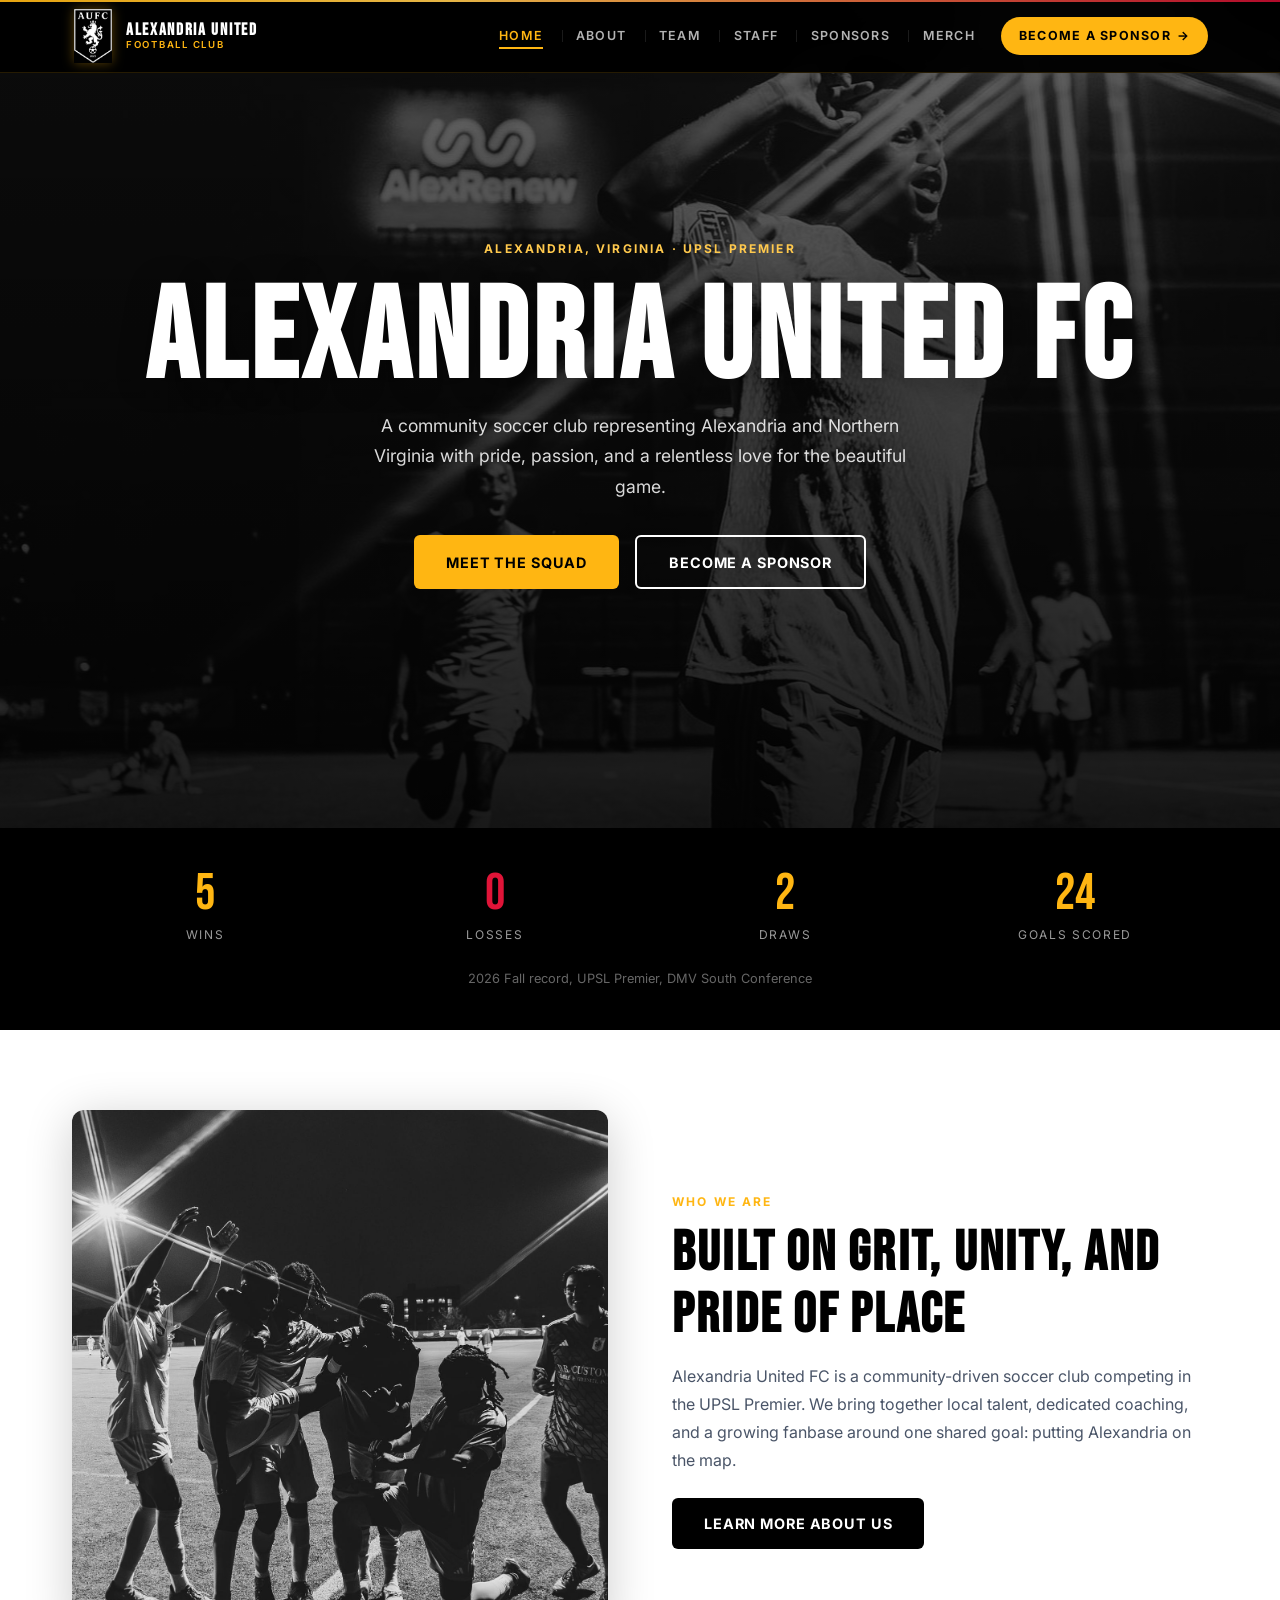
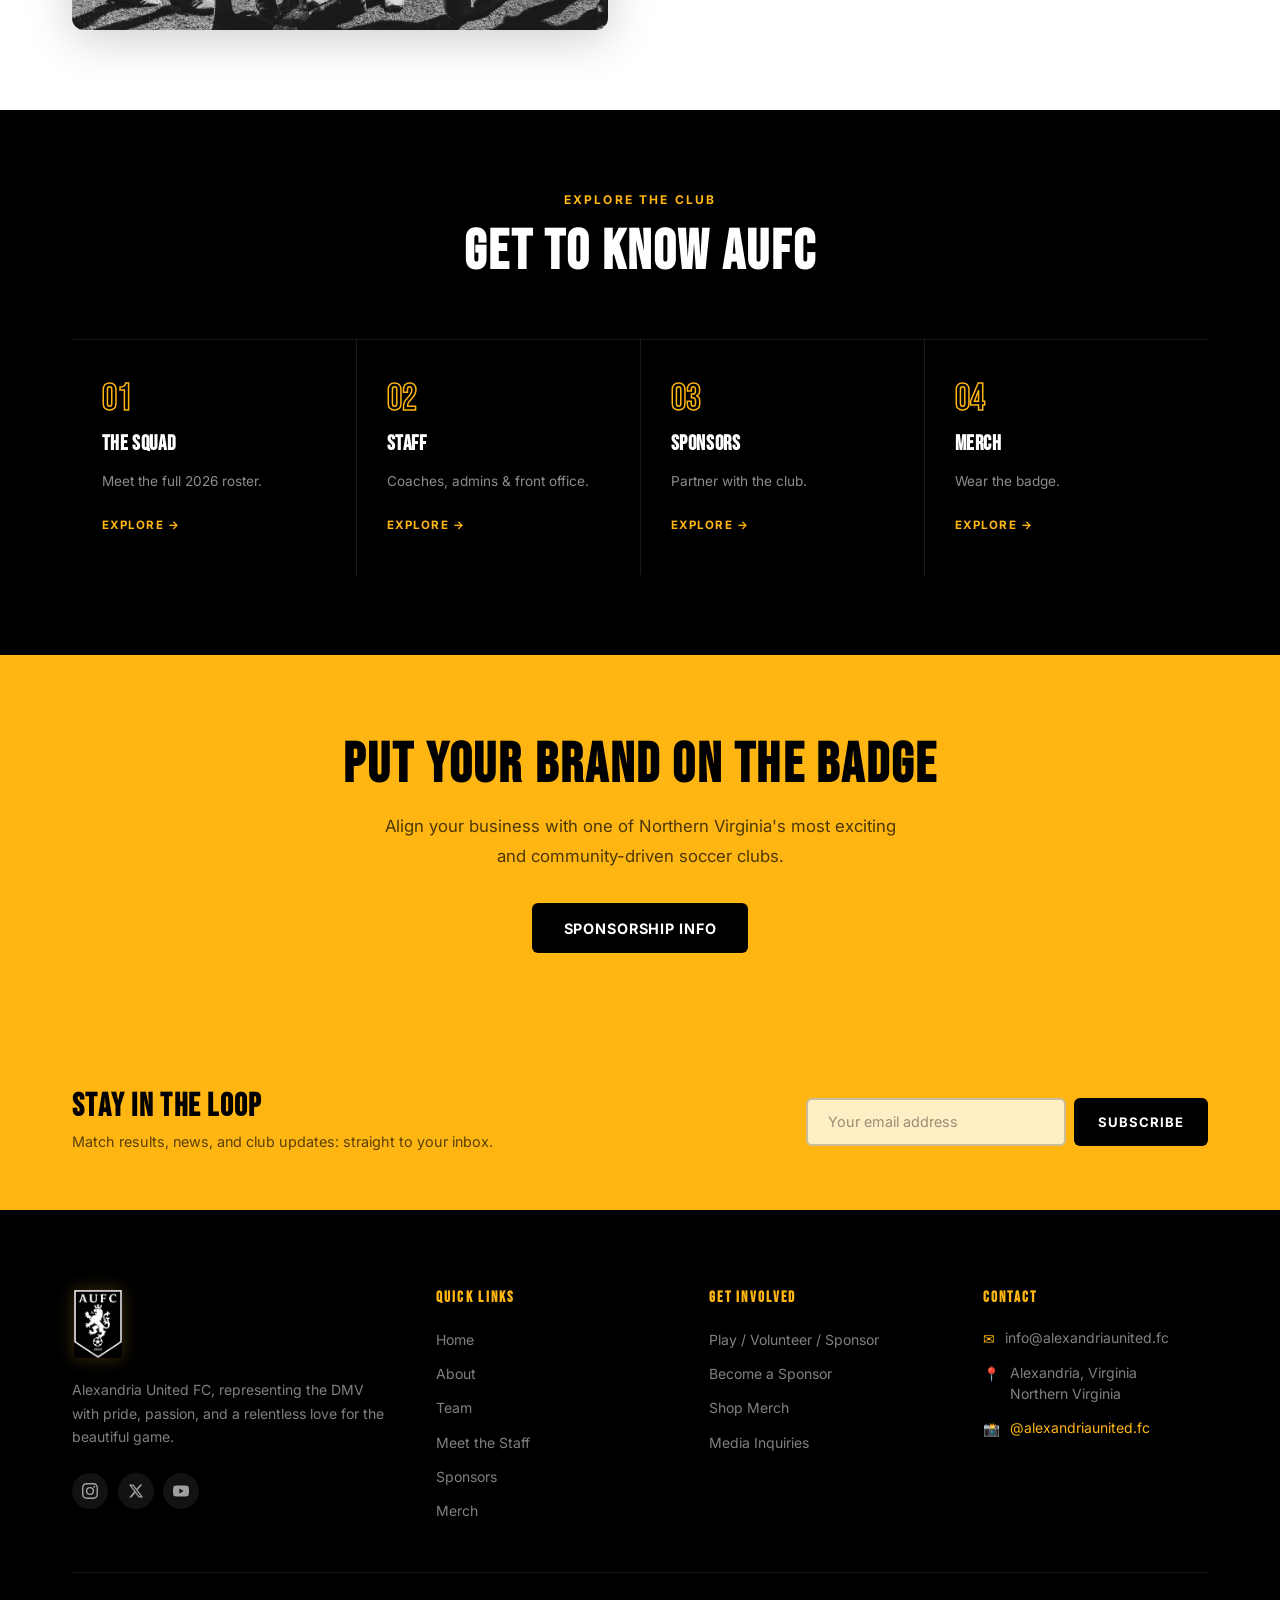
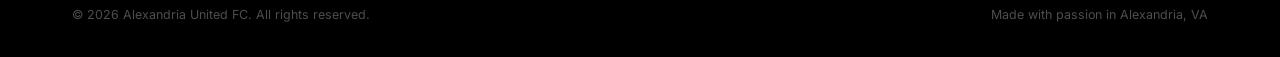
==== index.html @ e11faf4b "Add hero video, color crest icon, and photo banners - Add assets/hero-video.mp4 for the home page he" ====
<!DOCTYPE html>
<html lang="en">
<head>
  <meta charset="UTF-8">
  <meta name="viewport" content="width=device-width, initial-scale=1.0">
  <title>Alexandria United FC</title>
  <meta name="description" content="Alexandria United FC, a UPSL Premier soccer club representing Alexandria and Northern Virginia with pride, passion, and community.">
  <link rel="icon" type="image/png" href="assets/aufc-crest-color.png">
  <link rel="apple-touch-icon" href="assets/aufc-crest-color.png">
  <link rel="stylesheet" href="styles.css">
  <style>
    /* ── Hero ── */
    .home-hero {
      position: relative;
      min-height: 92vh;
      display: flex;
      align-items: center;
      overflow: hidden;
      color: #fff;
      background: var(--navy) url('images/goal-celebration.jpg') center 30% / cover no-repeat;
    }
    .home-hero video {
      position: absolute;
      top: 50%; left: 50%;
      min-width: 100%; min-height: 100%;
      width: auto; height: auto;
      transform: translate(-50%, -50%);
      object-fit: cover;
      z-index: 0;
    }
    .home-hero::before {
      content: '';
      position: absolute;
      inset: 0;
      background: linear-gradient(180deg, rgba(0,0,0,0.55) 0%, rgba(0,0,0,0.88) 100%);
      z-index: 1;
    }
    .home-hero .container { position: relative; z-index: 2; text-align: center; }
    .home-hero h1 {
      color: #fff;
      font-size: clamp(3.5rem, 10vw, 8rem);
      text-shadow: 0 4px 30px rgba(0,0,0,0.4);
    }
    .home-hero p {
      max-width: 560px;
      margin: 0 auto 2rem;
      color: rgba(255,255,255,0.85);
      font-size: 1.1rem;
    }
    .hero-actions { display: flex; gap: 1rem; justify-content: center; flex-wrap: wrap; }

    /* ── Season stats strip (shared pattern with team.html) ── */
    .season-strip { background: var(--navy); padding: 2.5rem 0; }
    .season-inner {
      display: grid;
      grid-template-columns: repeat(4, 1fr);
      gap: 1.5rem;
      text-align: center;
    }
    .season-stat .stat-num {
      font-family: 'Bebas Neue', sans-serif;
      font-size: clamp(2.2rem, 5vw, 3.2rem);
      color: var(--gold);
      line-height: 1;
    }
    .season-stat .stat-label {
      font-size: 0.75rem; letter-spacing: 0.14em; text-transform: uppercase;
      color: rgba(255,255,255,0.6); margin-top: 0.35rem;
    }
    .season-note { text-align:center; margin-top:1.5rem; font-size:0.8rem; color: rgba(255,255,255,0.4); }
    @media (max-width: 900px) { .season-inner { grid-template-columns: repeat(2, 1fr); gap: 2rem; } }

    /* ── About teaser ── */
    .about-teaser { background: var(--white); }
    .teaser-grid {
      display: grid;
      grid-template-columns: 1fr 1fr;
      gap: 4rem;
      align-items: center;
    }
    .teaser-img { border-radius: var(--radius-lg); overflow: hidden; box-shadow: var(--shadow-lg); }
    .teaser-img img { width: 100%; height: 520px; object-fit: cover; object-position: center 60%; display: block; }
    .teaser-content h2 { color: var(--navy); margin-bottom: 1rem; }
    .teaser-content p { margin-bottom: 1.5rem; }
    @media (max-width: 900px) { .teaser-grid { grid-template-columns: 1fr; gap: 2rem; } }

    /* ── Quick links ── */
    .quick-links { background: var(--navy); }
    .quick-links .section-header h2 { color: var(--white); }
    .quick-links .section-header p { color: rgba(255,255,255,0.55); }
    .quick-grid {
      display: grid;
      grid-template-columns: repeat(4, 1fr);
      border-top: 1px solid rgba(255,255,255,0.1);
    }
    .quick-card {
      display: flex;
      flex-direction: column;
      align-items: flex-start;
      gap: 0.9rem;
      padding: 2.5rem 1.85rem;
      border-left: 1px solid rgba(255,255,255,0.1);
      transition: background var(--transition);
    }
    .quick-card:first-child { border-left: none; }
    .quick-card:hover { background: rgba(255,255,255,0.04); }
    .quick-num {
      font-family: 'Bebas Neue', sans-serif;
      font-size: 2.4rem;
      line-height: 1;
      letter-spacing: 0.02em;
      color: transparent;
      -webkit-text-stroke: 1.5px var(--gold);
    }
    .quick-card h4 {
      font-family: 'Bebas Neue', sans-serif;
      font-size: 1.3rem; letter-spacing: 0.03em; color: var(--white); margin: 0;
    }
    .quick-card p { font-size: 0.85rem; color: rgba(255,255,255,0.55); margin: 0; }
    .quick-arrow {
      margin-top: auto;
      padding-top: 0.5rem;
      font-size: 0.72rem;
      font-weight: 700;
      letter-spacing: 0.1em;
      text-transform: uppercase;
      color: var(--gold);
      transition: color var(--transition);
    }
    .quick-card:hover .quick-arrow { color: var(--gold-light); }
    @media (max-width: 900px) {
      .quick-grid { grid-template-columns: repeat(2, 1fr); }
      .quick-card:nth-child(2) { border-left: none; }
      .quick-card:nth-child(3), .quick-card:nth-child(4) { border-top: 1px solid rgba(255,255,255,0.1); }
    }
    @media (max-width: 480px) {
      .quick-grid { grid-template-columns: 1fr; }
      .quick-card { border-left: none !important; border-top: 1px solid rgba(255,255,255,0.1); }
      .quick-card:first-child { border-top: none; }
    }

    /* ── Sponsor CTA ── */
    .sponsor-cta { background: var(--gold); padding: 5rem 0; text-align: center; }
    .sponsor-cta h2 { color: var(--navy); margin-bottom: 1rem; }
    .sponsor-cta p { color: rgba(0,0,0,0.7); max-width: 520px; margin: 0 auto 2rem; font-size: 1.05rem; }
  </style>
</head>
<body>

<!-- ══ NAV ══════════════════════════════════════════════ -->
<nav>
  <div class="nav-progress"><span class="nav-progress-bar"></span></div>
  <div class="nav-inner">
    <a href="index.html" class="nav-logo">
      <div class="logo-mark"><img src="assets/aufc-crest.png" alt="Alexandria United FC crest"></div>
      <div class="logo-text">
        <strong>Alexandria United</strong>
        <small>Football Club</small>
      </div>
    </a>
    <div class="nav-links">
      <a href="index.html" class="active">Home</a>
      <a href="about.html">About</a>
      <a href="team.html">Team</a>
      <a href="staff.html">Staff</a>
      <a href="sponsors.html">Sponsors</a>
      <a href="merch.html">Merch</a>
      <a href="sponsors.html" class="nav-cta">Become a Sponsor</a>
    </div>
    <button class="nav-hamburger" onclick="this.classList.toggle('open');document.querySelector('.mobile-menu').classList.toggle('open')" aria-label="Menu">
      <span></span><span></span><span></span>
    </button>
  </div>
</nav>
<div class="mobile-menu">
  <a href="index.html">Home</a>
  <a href="about.html">About</a>
  <a href="team.html">Team</a>
  <a href="staff.html">Staff</a>
  <a href="sponsors.html">Sponsors</a>
  <a href="merch.html">Merch</a>
  <a href="sponsors.html">Become a Sponsor</a>
</div>

<!-- ══ HERO ═══════════════════════════════════════════════ -->
<div class="home-hero">
  <video autoplay muted loop playsinline poster="images/goal-celebration.jpg">
    <source src="assets/hero-video.mp4" type="video/mp4">
  </video>
  <div class="container">
    <span class="section-label" style="color:var(--gold-light);">Alexandria, Virginia · UPSL Premier</span>
    <h1>Alexandria United FC</h1>
    <p>A community soccer club representing Alexandria and Northern Virginia with pride, passion, and a relentless love for the beautiful game.</p>
    <div class="hero-actions">
      <a href="team.html" class="btn btn-primary">Meet the Squad</a>
      <a href="sponsors.html" class="btn btn-outline">Become a Sponsor</a>
    </div>
  </div>
</div>

<!-- ══ SEASON STATS ═══════════════════════════════════════ -->
<div class="season-strip">
  <div class="container">
    <div class="season-inner">
      <div class="season-stat"><div class="stat-num">5</div><div class="stat-label">Wins</div></div>
      <div class="season-stat"><div class="stat-num" style="color:var(--red-light);">0</div><div class="stat-label">Losses</div></div>
      <div class="season-stat"><div class="stat-num">2</div><div class="stat-label">Draws</div></div>
      <div class="season-stat"><div class="stat-num">24</div><div class="stat-label">Goals Scored</div></div>
    </div>
    <p class="season-note">2026 Fall record, UPSL Premier, DMV South Conference</p>
  </div>
</div>

<!-- ══ ABOUT TEASER ═══════════════════════════════════════ -->
<section class="about-teaser section">
  <div class="container">
    <div class="teaser-grid">
      <div class="teaser-img">
        <img src="images/team-celebrate.jpg" alt="Alexandria United FC players celebrating together under the floodlights">
      </div>
      <div class="teaser-content">
        <span class="section-label">Who We Are</span>
        <h2>Built on Grit, Unity, and Pride of Place</h2>
        <p>Alexandria United FC is a community-driven soccer club competing in the UPSL Premier. We bring together local talent, dedicated coaching, and a growing fanbase around one shared goal: putting Alexandria on the map.</p>
        <a href="about.html" class="btn btn-navy">Learn More About Us</a>
      </div>
    </div>
  </div>
</section>

<!-- ══ QUICK LINKS ════════════════════════════════════════ -->
<section class="quick-links section">
  <div class="container">
    <div class="section-header">
      <span class="section-label">Explore the Club</span>
      <h2>Get to Know AUFC</h2>
    </div>
    <div class="quick-grid">
      <a href="team.html" class="quick-card">
        <span class="quick-num">01</span>
        <h4>The Squad</h4>
        <p>Meet the full 2026 roster.</p>
        <span class="quick-arrow">Explore &rarr;</span>
      </a>
      <a href="staff.html" class="quick-card">
        <span class="quick-num">02</span>
        <h4>Staff</h4>
        <p>Coaches, admins &amp; front office.</p>
        <span class="quick-arrow">Explore &rarr;</span>
      </a>
      <a href="sponsors.html" class="quick-card">
        <span class="quick-num">03</span>
        <h4>Sponsors</h4>
        <p>Partner with the club.</p>
        <span class="quick-arrow">Explore &rarr;</span>
      </a>
      <a href="merch.html" class="quick-card">
        <span class="quick-num">04</span>
        <h4>Merch</h4>
        <p>Wear the badge.</p>
        <span class="quick-arrow">Explore &rarr;</span>
      </a>
    </div>
  </div>
</section>

<!-- ══ SPONSOR CTA ════════════════════════════════════════ -->
<section class="sponsor-cta">
  <div class="container">
    <h2>Put Your Brand on the Badge</h2>
    <p>Align your business with one of Northern Virginia's most exciting and community-driven soccer clubs.</p>
    <a href="sponsors.html" class="btn btn-navy">Sponsorship Info</a>
  </div>
</section>

<!-- ══ NEWSLETTER ═════════════════════════════════════════ -->
<div class="newsletter-strip">
  <div class="container">
    <div class="newsletter-inner">
      <div>
        <h3>Stay in the Loop</h3>
        <p>Match results, news, and club updates: straight to your inbox.</p>
      </div>
      <form class="newsletter-form" onsubmit="return false;">
        <input type="email" placeholder="Your email address">
        <button type="submit">Subscribe</button>
      </form>
    </div>
  </div>
</div>

<!-- ══ FOOTER ═════════════════════════════════════════════ -->
<footer>
  <div class="container">
    <div class="footer-top">
      <div class="footer-brand">
        <div class="logo-mark"><img src="assets/aufc-crest.png" alt="Alexandria United FC crest"></div>
        <p>Alexandria United FC, representing the DMV with pride, passion, and a relentless love for the beautiful game.</p>
        <div class="footer-socials">
          <a href="https://www.instagram.com/alexandriaunited.fc/" target="_blank" title="Instagram">
            <svg width="16" height="16" fill="currentColor" viewBox="0 0 24 24"><path d="M12 2.163c3.204 0 3.584.012 4.85.07 3.252.148 4.771 1.691 4.919 4.919.058 1.265.069 1.645.069 4.849 0 3.205-.012 3.584-.069 4.849-.149 3.225-1.664 4.771-4.919 4.919-1.266.058-1.644.07-4.85.07-3.204 0-3.584-.012-4.849-.07-3.26-.149-4.771-1.699-4.919-4.92-.058-1.265-.07-1.644-.07-4.849 0-3.204.013-3.583.07-4.849.149-3.227 1.664-4.771 4.919-4.919 1.266-.057 1.645-.069 4.849-.069zM12 0C8.741 0 8.333.014 7.053.072 2.695.272.273 2.69.073 7.052.014 8.333 0 8.741 0 12c0 3.259.014 3.668.072 4.948.2 4.358 2.618 6.78 6.98 6.98C8.333 23.986 8.741 24 12 24c3.259 0 3.668-.014 4.948-.072 4.354-.2 6.782-2.618 6.979-6.98.059-1.28.073-1.689.073-4.948 0-3.259-.014-3.667-.072-4.947-.196-4.354-2.617-6.78-6.979-6.98C15.668.014 15.259 0 12 0zm0 5.838a6.162 6.162 0 100 12.324 6.162 6.162 0 000-12.324zM12 16a4 4 0 110-8 4 4 0 010 8zm6.406-11.845a1.44 1.44 0 100 2.881 1.44 1.44 0 000-2.881z"/></svg>
          </a>
          <a href="#" title="Twitter/X">
            <svg width="16" height="16" fill="currentColor" viewBox="0 0 24 24"><path d="M18.244 2.25h3.308l-7.227 8.26 8.502 11.24H16.17l-5.214-6.817L4.99 21.75H1.68l7.73-8.835L1.254 2.25H8.08l4.713 6.231zm-1.161 17.52h1.833L7.084 4.126H5.117z"/></svg>
          </a>
          <a href="#" title="YouTube">
            <svg width="16" height="16" fill="currentColor" viewBox="0 0 24 24"><path d="M23.495 6.205a3.007 3.007 0 00-2.088-2.088c-1.87-.501-9.396-.501-9.396-.501s-7.507-.01-9.396.501A3.007 3.007 0 00.527 6.205a31.247 31.247 0 00-.522 5.805 31.247 31.247 0 00.522 5.783 3.007 3.007 0 002.088 2.088c1.868.502 9.396.502 9.396.502s7.506 0 9.396-.502a3.007 3.007 0 002.088-2.088 31.247 31.247 0 00.5-5.783 31.247 31.247 0 00-.5-5.805zM9.609 15.601V8.408l6.264 3.602z"/></svg>
          </a>
        </div>
      </div>
      <div class="footer-col">
        <h5>Quick Links</h5>
        <ul>
          <li><a href="index.html">Home</a></li>
          <li><a href="about.html">About</a></li>
          <li><a href="team.html">Team</a></li>
          <li><a href="staff.html">Meet the Staff</a></li>
          <li><a href="sponsors.html">Sponsors</a></li>
          <li><a href="merch.html">Merch</a></li>
        </ul>
      </div>
      <div class="footer-col">
        <h5>Get Involved</h5>
        <ul>
          <li><a href="get-involved.html">Play / Volunteer / Sponsor</a></li>
          <li><a href="sponsors.html">Become a Sponsor</a></li>
          <li><a href="merch.html">Shop Merch</a></li>
          <li><a href="mailto:taylor.memon@gmail.com">Media Inquiries</a></li>
        </ul>
      </div>
      <div class="footer-col">
        <h5>Contact</h5>
        <div class="contact-item">
          <span class="ci-icon">✉</span>
          <span>info@alexandriaunited.fc</span>
        </div>
        <div class="contact-item">
          <span class="ci-icon">📍</span>
          <span>Alexandria, Virginia<br>Northern Virginia</span>
        </div>
        <div class="contact-item">
          <span class="ci-icon">📸</span>
          <span><a href="https://www.instagram.com/alexandriaunited.fc/" target="_blank" style="color:var(--gold)">@alexandriaunited.fc</a></span>
        </div>
      </div>
    </div>
    <div class="footer-bottom">
      <span>&copy; 2026 Alexandria United FC. All rights reserved.</span>
      <span>Made with passion in Alexandria, VA</span>
    </div>
  </div>
</footer>

<script src="js/nav-scroll.js"></script>
</body>
</html>
---- styles.css ----
/* ============================================================
   ALEXANDRIA UNITED FC - Global Styles
   ============================================================ */

@import url('https://fonts.googleapis.com/css2?family=Bebas+Neue&family=Inter:ital,wght@0,300;0,400;0,500;0,600;0,700;0,800;1,400&display=swap');

/* ── Variables ──────────────────────────────────────────── */
:root {
  --navy:       #000000;
  --navy-mid:   #1A1A1A;
  --navy-light: #262626;
  --gold:       #FFB612;
  --gold-light: #FFC94D;
  --gold-dark:  #D99900;
  --red:        #C60C30;
  --red-light:  #E01438;
  --red-dark:   #9E0926;
  --white:      #FFFFFF;
  --off-white:  #F4F6F9;
  --gray-light: #E8EBF0;
  --gray-mid:   #8A97A8;
  --gray-dark:  #4A5568;
  --text:       #000000;
  --radius:     6px;
  --radius-lg:  12px;
  --shadow:     0 4px 24px rgba(0,0,0,0.12);
  --shadow-lg:  0 8px 48px rgba(0,0,0,0.20);
  --transition: 0.25s ease;
  --max-width:  1200px;
}

/* ── Reset ──────────────────────────────────────────────── */
*, *::before, *::after { box-sizing: border-box; margin: 0; padding: 0; }
html { scroll-behavior: smooth; }
body {
  font-family: 'Inter', sans-serif;
  color: var(--text);
  background: var(--white);
  line-height: 1.6;
  font-size: 16px;
}
img { display: block; max-width: 100%; }
a { color: inherit; text-decoration: none; }
ul { list-style: none; }
button { cursor: pointer; border: none; background: none; font-family: inherit; }

/* ── Typography ─────────────────────────────────────────── */
h1, h2, h3, h4, h5 {
  font-family: 'Bebas Neue', sans-serif;
  letter-spacing: 0.04em;
  line-height: 1.1;
}
h1 { font-size: clamp(3rem, 8vw, 7rem); }
h2 { font-size: clamp(2rem, 5vw, 3.5rem); }
h3 { font-size: clamp(1.5rem, 3vw, 2rem); }
h4 { font-size: 1.25rem; letter-spacing: 0.08em; }
p  { font-size: 1rem; color: var(--gray-dark); line-height: 1.75; }

.section-label {
  font-size: 0.75rem;
  font-weight: 700;
  letter-spacing: 0.18em;
  text-transform: uppercase;
  color: var(--gold);
  margin-bottom: 0.75rem;
  display: block;
}

/* ── Layout helpers ─────────────────────────────────────── */
.container {
  max-width: var(--max-width);
  margin: 0 auto;
  padding: 0 2rem;
}
section { padding: 5rem 0; }
.section-dark { background: var(--navy); }
.section-dark h2, .section-dark h3 { color: var(--white); }
.section-header {
  text-align: center;
  margin-bottom: 3.5rem;
}
.section-header h2 { color: var(--navy); }
.section-header p  { max-width: 600px; margin: 1rem auto 0; }

/* ── Buttons ────────────────────────────────────────────── */
.btn {
  display: inline-flex;
  align-items: center;
  gap: 0.5rem;
  padding: 0.85rem 2rem;
  border-radius: var(--radius);
  font-weight: 700;
  font-size: 0.9rem;
  letter-spacing: 0.06em;
  text-transform: uppercase;
  transition: all var(--transition);
}
.btn-primary {
  background: var(--gold);
  color: var(--navy);
}
.btn-primary:hover { background: var(--gold-light); transform: translateY(-2px); box-shadow: 0 6px 20px rgba(255,182,18,0.4); }
.btn-outline {
  border: 2px solid var(--white);
  color: var(--white);
}
.btn-outline:hover { background: var(--white); color: var(--navy); transform: translateY(-2px); }
.btn-navy {
  background: var(--navy);
  color: var(--white);
}
.btn-navy:hover { background: var(--navy-mid); transform: translateY(-2px); box-shadow: var(--shadow); }
.btn-gold-outline {
  border: 2px solid var(--gold);
  color: var(--gold);
}
.btn-gold-outline:hover { background: var(--gold); color: var(--navy); transform: translateY(-2px); }
.btn-red {
  background: var(--red);
  color: var(--white);
}
.btn-red:hover { background: var(--red-light); transform: translateY(-2px); box-shadow: 0 6px 20px rgba(198,12,48,0.35); }

/* ── NAV ────────────────────────────────────────────────── */
nav {
  position: fixed;
  top: 0; left: 0; right: 0;
  z-index: 1000;
  background: rgba(0,0,0,0.97);
  backdrop-filter: blur(12px);
  -webkit-backdrop-filter: blur(12px);
  border-bottom: 1px solid rgba(255,182,18,0.15);
  transition: all var(--transition);
}
nav::before {
  content: '';
  position: absolute;
  top: 0; left: 0; right: 0;
  height: 2px;
  background: linear-gradient(90deg, var(--gold) 0%, var(--gold-light) 35%, var(--red) 100%);
  opacity: 0.9;
}
nav.is-scrolled {
  background: rgba(0,0,0,0.99);
  box-shadow: 0 12px 32px rgba(0,0,0,0.45);
}
.nav-progress {
  position: absolute;
  top: 2px; left: 0; right: 0;
  height: 2px;
  overflow: hidden;
  z-index: 1001;
}
.nav-progress-bar {
  display: block;
  height: 100%;
  width: 0%;
  background: linear-gradient(90deg, var(--red) 0%, var(--gold) 55%, var(--gold-light) 100%);
  box-shadow: 0 0 10px rgba(255,182,18,0.7);
  transition: width 0.1s linear;
}
.nav-inner {
  max-width: var(--max-width);
  margin: 0 auto;
  padding: 0 2rem;
  height: 72px;
  display: flex;
  align-items: center;
  justify-content: space-between;
  transition: height var(--transition);
}
nav.is-scrolled .nav-inner { height: 60px; }
.nav-logo {
  display: flex;
  align-items: center;
  gap: 0.75rem;
}
.nav-logo .logo-mark {
  width: 42px; height: 54px;
  display: flex;
  align-items: center;
  justify-content: center;
  flex-shrink: 0;
  filter: drop-shadow(0 0 6px rgba(255,182,18,0.35));
  transition: all var(--transition);
}
nav.is-scrolled .nav-logo .logo-mark { width: 36px; height: 46px; }
.nav-logo .logo-mark img {
  width: 100%; height: 100%;
  object-fit: contain;
  font-size: 0; color: transparent; /* hide alt text if the crest file is missing */
  transition: transform var(--transition), filter var(--transition);
}
.nav-logo:hover .logo-mark img {
  transform: scale(1.08);
  filter: drop-shadow(0 0 10px rgba(255,182,18,0.65));
}
.nav-logo .logo-text { display: flex; flex-direction: column; line-height: 1.1; }
.nav-logo .logo-text strong {
  font-family: 'Bebas Neue', sans-serif;
  font-size: 1.05rem;
  letter-spacing: 0.1em;
  color: var(--white);
}
.nav-logo .logo-text small {
  font-size: 0.6rem;
  letter-spacing: 0.18em;
  text-transform: uppercase;
  color: var(--gold);
  font-weight: 600;
}
.nav-links {
  display: flex;
  align-items: center;
  gap: 0.25rem;
}
.nav-links a:not(.nav-cta) {
  position: relative;
  padding: 0.5rem 0.9rem;
  font-size: 0.78rem;
  font-weight: 600;
  letter-spacing: 0.1em;
  text-transform: uppercase;
  color: rgba(255,255,255,0.7);
  transition: color var(--transition);
}
.nav-links a:not(.nav-cta):not(:first-child)::before {
  content: '';
  position: absolute;
  left: 0; top: 50%;
  transform: translateY(-50%);
  width: 1px; height: 12px;
  background: rgba(255,255,255,0.1);
}
.nav-links a:not(.nav-cta)::after {
  content: '';
  position: absolute;
  left: 0.9rem; right: 0.9rem;
  bottom: 0.3rem;
  height: 2px;
  background: var(--gold);
  transform: scaleX(0);
  transform-origin: center;
  transition: transform var(--transition);
}
.nav-links a:not(.nav-cta):hover { color: var(--white); }
.nav-links a:not(.nav-cta):hover::after,
.nav-links a:not(.nav-cta).active::after { transform: scaleX(1); }
.nav-links a.active { color: var(--gold); }
.nav-cta {
  display: inline-flex;
  align-items: center;
  gap: 0.4rem;
  padding: 0.55rem 1.1rem;
  border-radius: 999px;
  font-size: 0.78rem;
  font-weight: 700;
  letter-spacing: 0.1em;
  text-transform: uppercase;
  background: var(--gold) !important;
  color: var(--navy) !important;
  margin-left: 0.5rem;
  transition: all var(--transition);
}
.nav-cta:hover { background: var(--gold-light) !important; transform: translateY(-1px); box-shadow: 0 6px 18px rgba(255,182,18,0.3); animation: none; }
.nav-cta::after { content: '\2192'; transition: transform var(--transition); }
.nav-cta:hover::after { transform: translateX(3px); }
.nav-cta { animation: navCtaPulse 2.6s ease-in-out infinite; }
@keyframes navCtaPulse {
  0%, 100% { box-shadow: 0 0 0 0 rgba(255,182,18,0.45); }
  50% { box-shadow: 0 0 0 7px rgba(255,182,18,0); }
}

.nav-hamburger {
  display: none;
  flex-direction: column;
  gap: 5px;
  padding: 8px;
}
.nav-hamburger span {
  display: block;
  width: 24px; height: 2px;
  background: var(--white);
  border-radius: 2px;
  transition: all var(--transition);
}
.nav-hamburger.open span:nth-child(1) { transform: translateY(7px) rotate(45deg); }
.nav-hamburger.open span:nth-child(2) { opacity: 0; }
.nav-hamburger.open span:nth-child(3) { transform: translateY(-7px) rotate(-45deg); }

/* Mobile nav */
.mobile-menu {
  display: none;
  position: fixed;
  top: 72px; left: 0; right: 0;
  background: var(--navy);
  border-top: 1px solid rgba(255,182,18,0.15);
  padding: 1.5rem;
  flex-direction: column;
  gap: 0.5rem;
  z-index: 999;
}
.mobile-menu.open { display: flex; }
.mobile-menu a {
  padding: 0.75rem 1rem;
  font-size: 0.9rem;
  font-weight: 600;
  letter-spacing: 0.1em;
  text-transform: uppercase;
  color: rgba(255,255,255,0.75);
  border-radius: var(--radius);
  transition: all var(--transition);
}
.mobile-menu a:hover { color: var(--gold); background: rgba(255,182,18,0.08); }

/* ── PAGE HERO (inner pages) ────────────────────────────── */
.page-hero {
  padding: 10rem 0 5rem;
  background: var(--navy);
  position: relative;
  overflow: hidden;
}
.page-hero::before {
  content: '';
  position: absolute;
  inset: 0;
  background: radial-gradient(ellipse 80% 60% at 50% 110%, rgba(255,182,18,0.10) 0%, transparent 70%);
}
.page-hero .container { position: relative; z-index: 1; text-align: center; }
.page-hero h1 { color: var(--white); }
.page-hero p {
  color: rgba(255,255,255,0.6);
  max-width: 580px;
  margin: 1rem auto 0;
  font-size: 1.05rem;
}
.gold-line {
  width: 60px; height: 4px;
  background: var(--gold);
  margin: 1.5rem auto 0;
  border-radius: 2px;
}

/* ── FOOTER ─────────────────────────────────────────────── */
footer {
  background: var(--navy);
  color: var(--white);
  padding: 5rem 0 2rem;
}
.footer-top {
  display: grid;
  grid-template-columns: 1.4fr 1fr 1fr 1fr;
  gap: 3rem;
  padding-bottom: 3rem;
  border-bottom: 1px solid rgba(255,255,255,0.07);
}
.footer-brand .logo-mark {
  width: 52px; height: 68px;
  display: flex;
  align-items: center;
  justify-content: center;
  margin-bottom: 1.25rem;
}
.footer-brand .logo-mark img {
  width: 100%; height: 100%;
  object-fit: contain;
  font-size: 0; color: transparent;
  filter: drop-shadow(0 0 8px rgba(255,182,18,0.25));
}
.footer-brand p { color: rgba(255,255,255,0.5); font-size: 0.875rem; line-height: 1.7; margin-bottom: 1.5rem; }
.footer-socials { display: flex; gap: 0.6rem; }
.footer-socials a {
  width: 36px; height: 36px;
  background: rgba(255,255,255,0.07);
  border-radius: 50%;
  display: flex; align-items: center; justify-content: center;
  font-size: 0.8rem;
  color: rgba(255,255,255,0.6);
  transition: all var(--transition);
}
.footer-socials a:hover { background: var(--gold); color: var(--navy); }
.footer-col h5 {
  font-family: 'Bebas Neue', sans-serif;
  font-size: 0.95rem;
  letter-spacing: 0.15em;
  color: var(--gold);
  margin-bottom: 1.25rem;
}
.footer-col ul { display: flex; flex-direction: column; gap: 0.55rem; }
.footer-col ul li a {
  font-size: 0.875rem;
  color: rgba(255,255,255,0.5);
  transition: color var(--transition);
}
.footer-col ul li a:hover { color: var(--gold); }
.contact-item {
  display: flex; gap: 0.65rem; align-items: flex-start;
  margin-bottom: 0.8rem;
}
.contact-item .ci-icon { color: var(--gold); font-size: 0.85rem; margin-top: 2px; flex-shrink: 0; }
.contact-item span { font-size: 0.875rem; color: rgba(255,255,255,0.5); line-height: 1.5; }
.footer-bottom {
  display: flex; align-items: center; justify-content: space-between;
  padding-top: 2rem;
  font-size: 0.78rem;
  color: rgba(255,255,255,0.3);
  flex-wrap: wrap;
  gap: 0.75rem;
}
.footer-bottom a { color: var(--gold); }

/* ── NEWSLETTER STRIP ───────────────────────────────────── */
.newsletter-strip {
  background: var(--gold);
  padding: 3.5rem 0;
}
.newsletter-inner {
  display: flex;
  align-items: center;
  justify-content: space-between;
  gap: 2rem;
  flex-wrap: wrap;
}
.newsletter-strip h3 { color: var(--navy); font-size: 2rem; }
.newsletter-strip p { color: rgba(0,0,0,0.65); font-size: 0.9rem; margin-top: 0.25rem; }
.newsletter-form { display: flex; gap: 0.5rem; }
.newsletter-form input {
  padding: 0.85rem 1.25rem;
  border: 2px solid rgba(0,0,0,0.2);
  border-radius: var(--radius);
  font-size: 0.9rem;
  font-family: inherit;
  background: rgba(255,255,255,0.75);
  color: var(--navy);
  width: 260px;
  outline: none;
  transition: all var(--transition);
}
.newsletter-form input::placeholder { color: rgba(0,0,0,0.4); }
.newsletter-form input:focus { background: white; border-color: var(--navy); }
.newsletter-form button {
  padding: 0.85rem 1.5rem;
  background: var(--navy);
  color: white;
  border-radius: var(--radius);
  font-weight: 700;
  font-size: 0.82rem;
  letter-spacing: 0.08em;
  text-transform: uppercase;
  transition: all var(--transition);
}
.newsletter-form button:hover { background: var(--navy-mid); transform: translateY(-2px); }

/* ── CARDS ──────────────────────────────────────────────── */
.card {
  background: var(--white);
  border-radius: var(--radius-lg);
  box-shadow: var(--shadow);
  overflow: hidden;
  transition: transform var(--transition), box-shadow var(--transition);
}
.card:hover { transform: translateY(-6px); box-shadow: var(--shadow-lg); }

/* ── PHOTO PLACEHOLDER ──────────────────────────────────── */
.photo-placeholder {
  width: 100%;
  height: 100%;
  background: linear-gradient(135deg, var(--navy-light) 0%, var(--navy-mid) 100%);
  display: flex;
  align-items: center;
  justify-content: center;
  flex-direction: column;
  gap: 0.5rem;
  color: rgba(255,255,255,0.15);
  font-size: 0.7rem;
  letter-spacing: 0.12em;
  text-transform: uppercase;
  font-weight: 600;
}

/* ── PHOTO BANNER ───────────────────────────────────────── */
.photo-banner {
  position: relative;
  min-height: 460px;
  display: flex;
  align-items: flex-end;
  background: var(--navy);
  overflow: hidden;
}
.photo-banner img {
  position: absolute; inset: 0;
  width: 100%; height: 100%;
  object-fit: cover;
}
.photo-banner::after {
  content: '';
  position: absolute; inset: 0;
  background: linear-gradient(180deg, rgba(0,0,0,0) 35%, rgba(0,0,0,0.85) 100%);
}
.photo-banner .container { position: relative; z-index: 1; width: 100%; padding-bottom: 3rem; }
.photo-banner h2 { color: var(--white); max-width: 560px; }
.photo-banner p { color: rgba(255,255,255,0.7); max-width: 480px; margin-top: 0.5rem; }

/* ── RESPONSIVE ─────────────────────────────────────────── */
@media (max-width: 960px) {
  .footer-top { grid-template-columns: 1fr 1fr; }
}
@media (max-width: 768px) {
  section { padding: 3.5rem 0; }
  .photo-banner { min-height: 380px; }
  .nav-links { display: none; }
  .nav-hamburger { display: flex; }
  .footer-top { grid-template-columns: 1fr; gap: 2rem; }
  .newsletter-inner { flex-direction: column; text-align: center; }
  .newsletter-form { flex-direction: column; width: 100%; }
  .newsletter-form input { width: 100%; }
  .footer-bottom { flex-direction: column; text-align: center; }
}
@media (max-width: 480px) {
  .container { padding: 0 1.25rem; }
}

@media (prefers-reduced-motion: reduce) {
  html { scroll-behavior: auto; }
  .nav-cta { animation: none; }
}
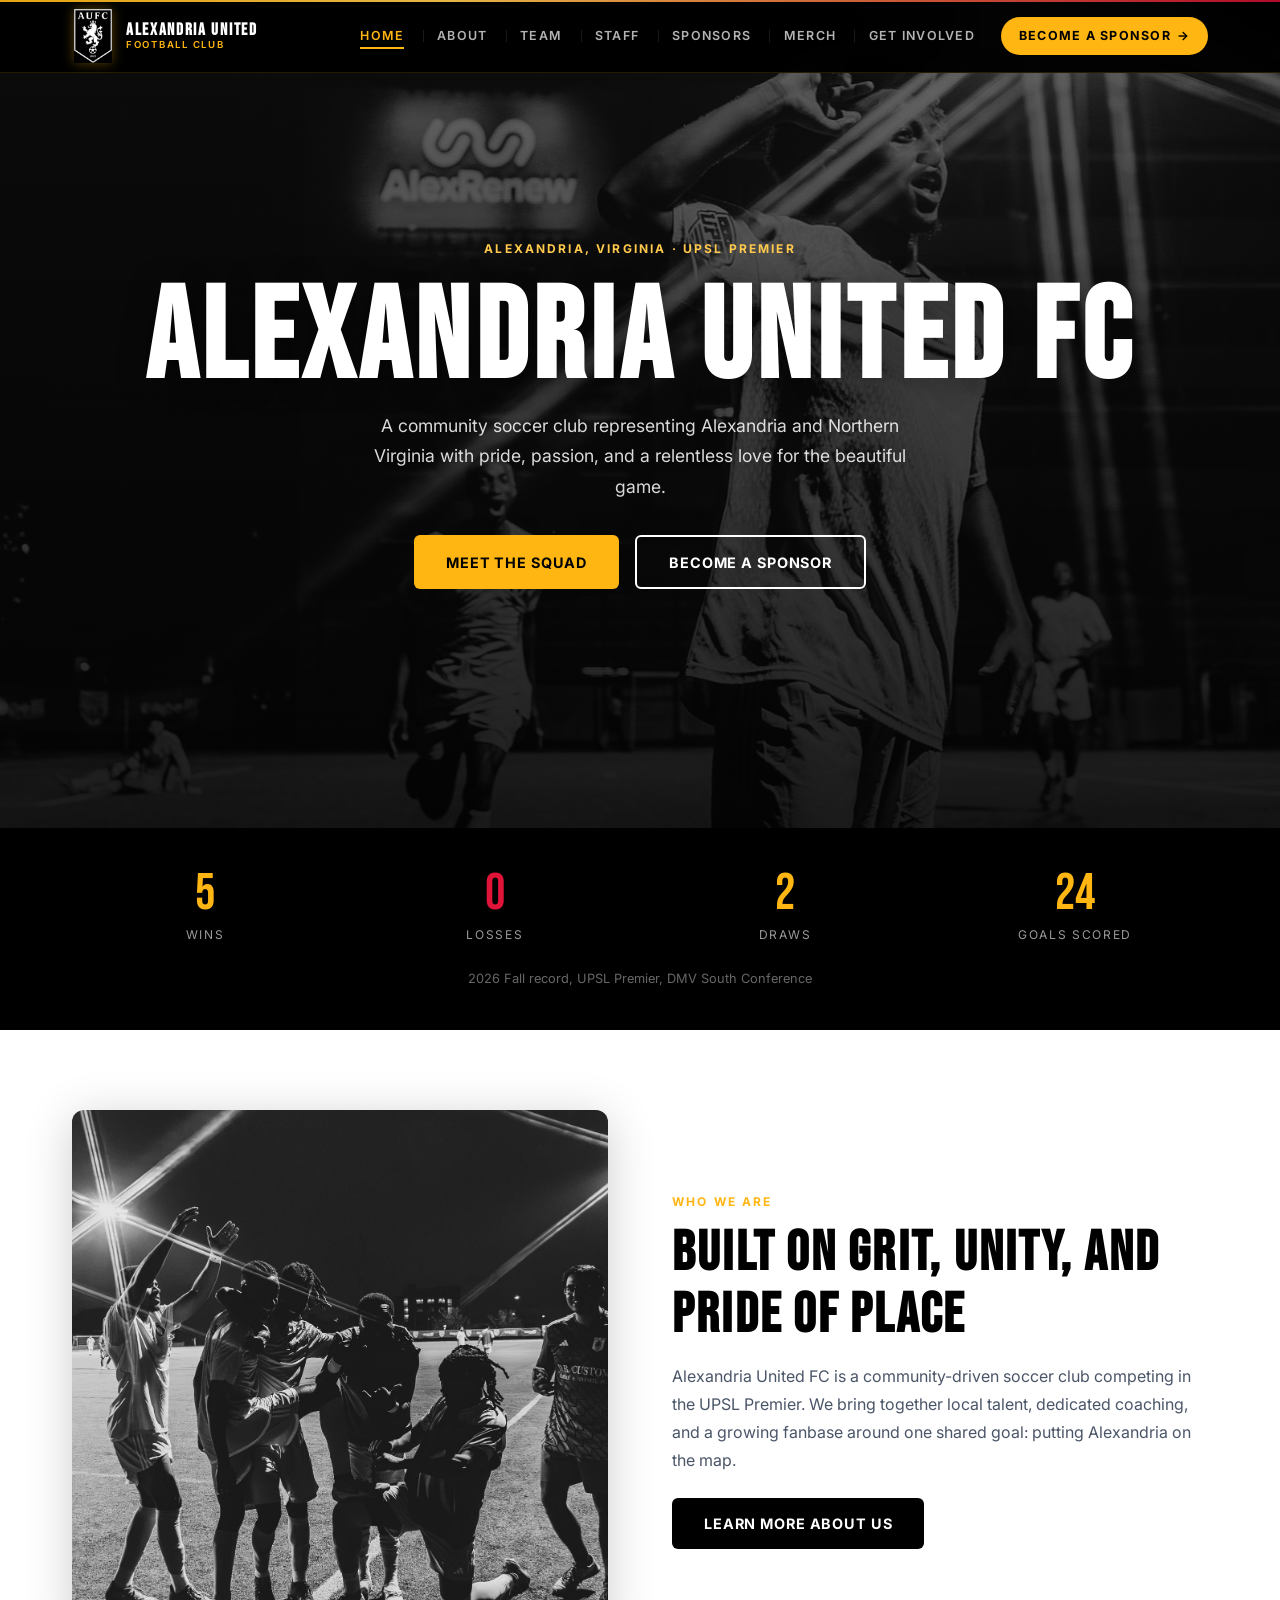
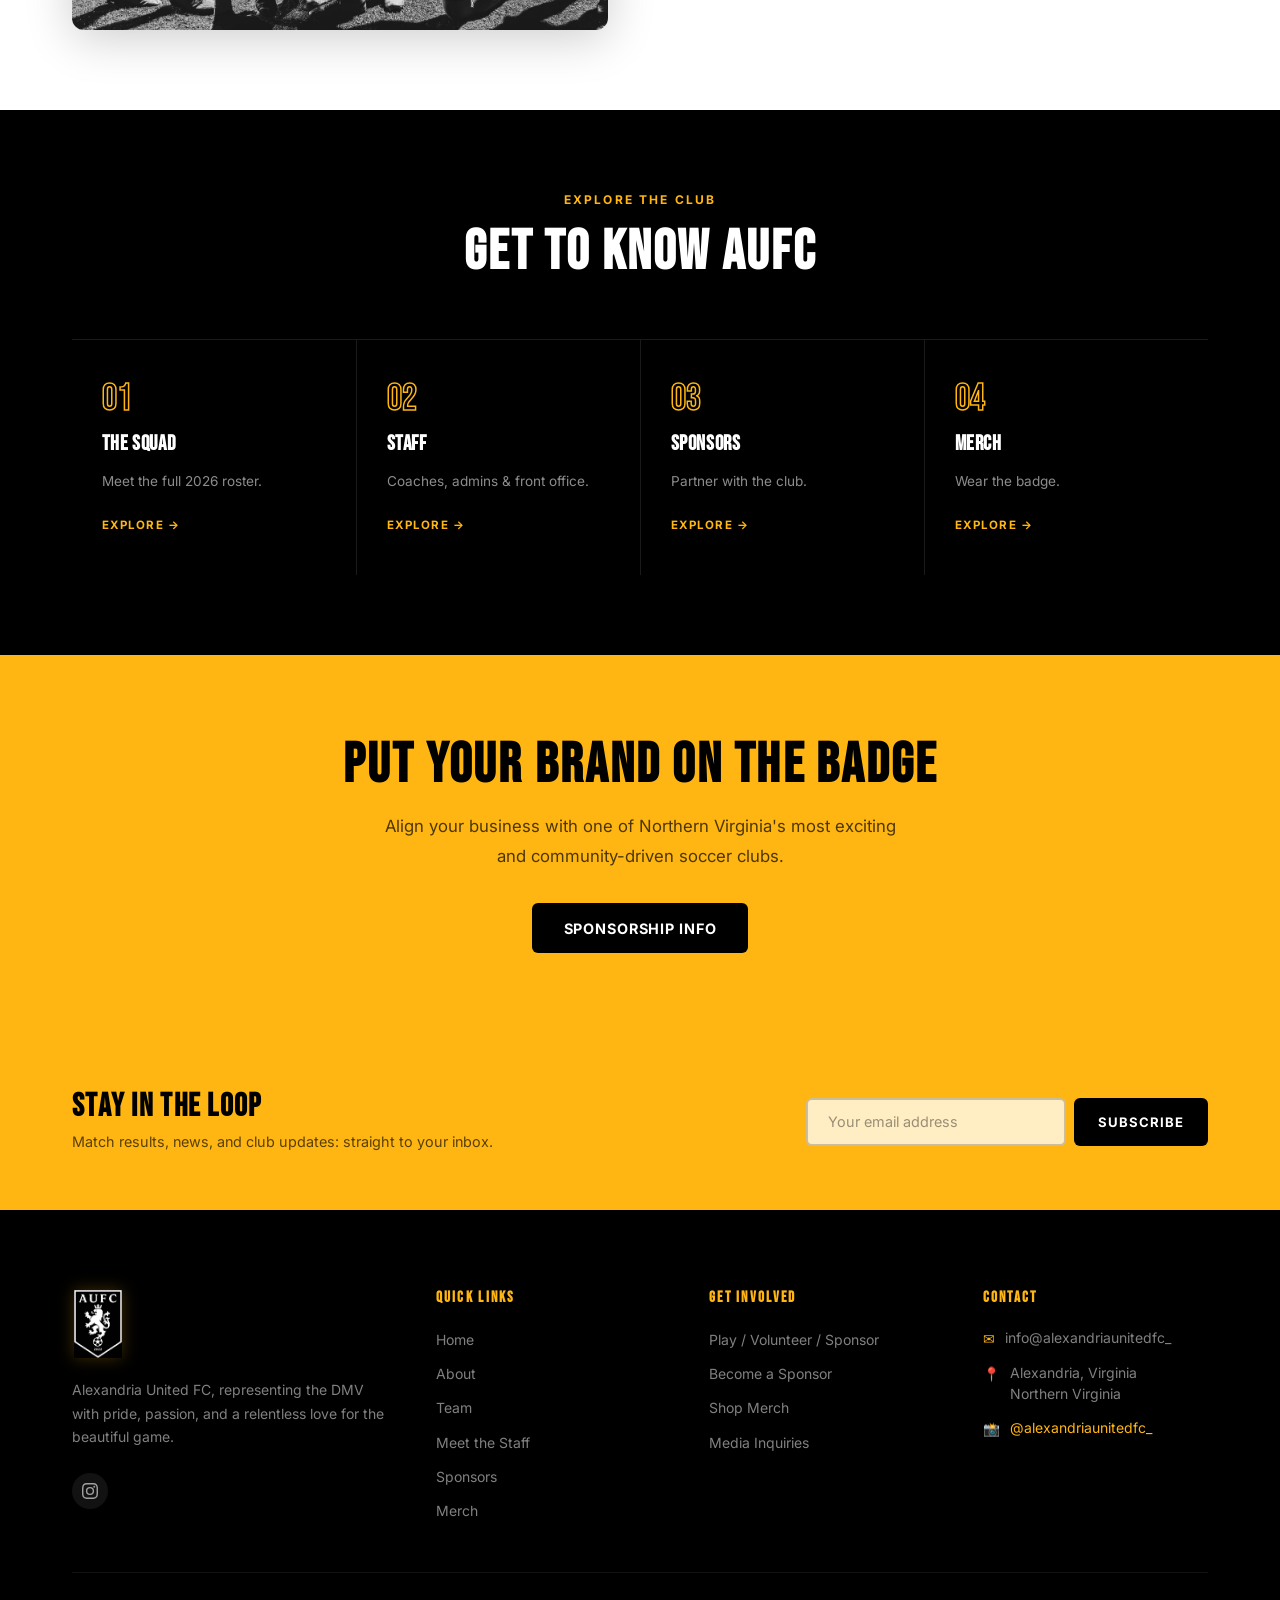
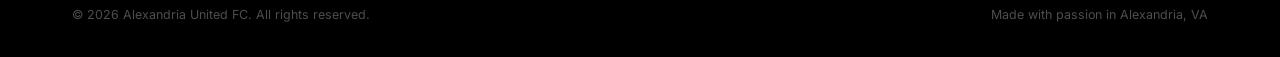
==== commit 3ac9414e: "Update Instagram handle, drop unused socials, add Get Involved to nav - Point Instagram links to @al" ====
--- a/index.html
+++ b/index.html
@@ -165,6 +165,7 @@
       <a href="staff.html">Staff</a>
       <a href="sponsors.html">Sponsors</a>
       <a href="merch.html">Merch</a>
+      <a href="get-involved.html">Get Involved</a>
       <a href="sponsors.html" class="nav-cta">Become a Sponsor</a>
     </div>
     <button class="nav-hamburger" onclick="this.classList.toggle('open');document.querySelector('.mobile-menu').classList.toggle('open')" aria-label="Menu">
@@ -179,6 +180,7 @@
   <a href="staff.html">Staff</a>
   <a href="sponsors.html">Sponsors</a>
   <a href="merch.html">Merch</a>
+  <a href="get-involved.html">Get Involved</a>
   <a href="sponsors.html">Become a Sponsor</a>
 </div>
 
@@ -297,14 +299,8 @@
         <div class="logo-mark"><img src="assets/aufc-crest.png" alt="Alexandria United FC crest"></div>
         <p>Alexandria United FC, representing the DMV with pride, passion, and a relentless love for the beautiful game.</p>
         <div class="footer-socials">
-          <a href="https://www.instagram.com/alexandriaunited.fc/" target="_blank" title="Instagram">
+          <a href="https://www.instagram.com/alexandriaunitedfc_/" target="_blank" title="Instagram" rel="noopener" aria-label="Alexandria United FC on Instagram">
             <svg width="16" height="16" fill="currentColor" viewBox="0 0 24 24"><path d="M12 2.163c3.204 0 3.584.012 4.85.07 3.252.148 4.771 1.691 4.919 4.919.058 1.265.069 1.645.069 4.849 0 3.205-.012 3.584-.069 4.849-.149 3.225-1.664 4.771-4.919 4.919-1.266.058-1.644.07-4.85.07-3.204 0-3.584-.012-4.849-.07-3.26-.149-4.771-1.699-4.919-4.92-.058-1.265-.07-1.644-.07-4.849 0-3.204.013-3.583.07-4.849.149-3.227 1.664-4.771 4.919-4.919 1.266-.057 1.645-.069 4.849-.069zM12 0C8.741 0 8.333.014 7.053.072 2.695.272.273 2.69.073 7.052.014 8.333 0 8.741 0 12c0 3.259.014 3.668.072 4.948.2 4.358 2.618 6.78 6.98 6.98C8.333 23.986 8.741 24 12 24c3.259 0 3.668-.014 4.948-.072 4.354-.2 6.782-2.618 6.979-6.98.059-1.28.073-1.689.073-4.948 0-3.259-.014-3.667-.072-4.947-.196-4.354-2.617-6.78-6.979-6.98C15.668.014 15.259 0 12 0zm0 5.838a6.162 6.162 0 100 12.324 6.162 6.162 0 000-12.324zM12 16a4 4 0 110-8 4 4 0 010 8zm6.406-11.845a1.44 1.44 0 100 2.881 1.44 1.44 0 000-2.881z"/></svg>
-          </a>
-          <a href="#" title="Twitter/X">
-            <svg width="16" height="16" fill="currentColor" viewBox="0 0 24 24"><path d="M18.244 2.25h3.308l-7.227 8.26 8.502 11.24H16.17l-5.214-6.817L4.99 21.75H1.68l7.73-8.835L1.254 2.25H8.08l4.713 6.231zm-1.161 17.52h1.833L7.084 4.126H5.117z"/></svg>
-          </a>
-          <a href="#" title="YouTube">
-            <svg width="16" height="16" fill="currentColor" viewBox="0 0 24 24"><path d="M23.495 6.205a3.007 3.007 0 00-2.088-2.088c-1.87-.501-9.396-.501-9.396-.501s-7.507-.01-9.396.501A3.007 3.007 0 00.527 6.205a31.247 31.247 0 00-.522 5.805 31.247 31.247 0 00.522 5.783 3.007 3.007 0 002.088 2.088c1.868.502 9.396.502 9.396.502s7.506 0 9.396-.502a3.007 3.007 0 002.088-2.088 31.247 31.247 0 00.5-5.783 31.247 31.247 0 00-.5-5.805zM9.609 15.601V8.408l6.264 3.602z"/></svg>
           </a>
         </div>
       </div>
@@ -332,7 +328,7 @@
         <h5>Contact</h5>
         <div class="contact-item">
           <span class="ci-icon">✉</span>
-          <span>info@alexandriaunited.fc</span>
+          <span>info@alexandriaunitedfc_</span>
         </div>
         <div class="contact-item">
           <span class="ci-icon">📍</span>
@@ -340,7 +336,7 @@
         </div>
         <div class="contact-item">
           <span class="ci-icon">📸</span>
-          <span><a href="https://www.instagram.com/alexandriaunited.fc/" target="_blank" style="color:var(--gold)">@alexandriaunited.fc</a></span>
+          <span><a href="https://www.instagram.com/alexandriaunitedfc_/" target="_blank" style="color:var(--gold)">@alexandriaunitedfc_</a></span>
         </div>
       </div>
     </div>
--- a/styles.css
+++ b/styles.css
@@ -216,6 +216,7 @@
 }
 .nav-links a:not(.nav-cta) {
   position: relative;
+  white-space: nowrap;
   padding: 0.5rem 0.9rem;
   font-size: 0.78rem;
   font-weight: 600;
@@ -257,6 +258,7 @@
   font-weight: 700;
   letter-spacing: 0.1em;
   text-transform: uppercase;
+  white-space: nowrap;
   background: var(--gold) !important;
   color: var(--navy) !important;
   margin-left: 0.5rem;
@@ -502,6 +504,10 @@
 .photo-banner p { color: rgba(255,255,255,0.7); max-width: 480px; margin-top: 0.5rem; }
 
 /* ── RESPONSIVE ─────────────────────────────────────────── */
+@media (max-width: 1180px) {
+  .nav-links { display: none; }
+  .nav-hamburger { display: flex; }
+}
 @media (max-width: 960px) {
   .footer-top { grid-template-columns: 1fr 1fr; }
 }
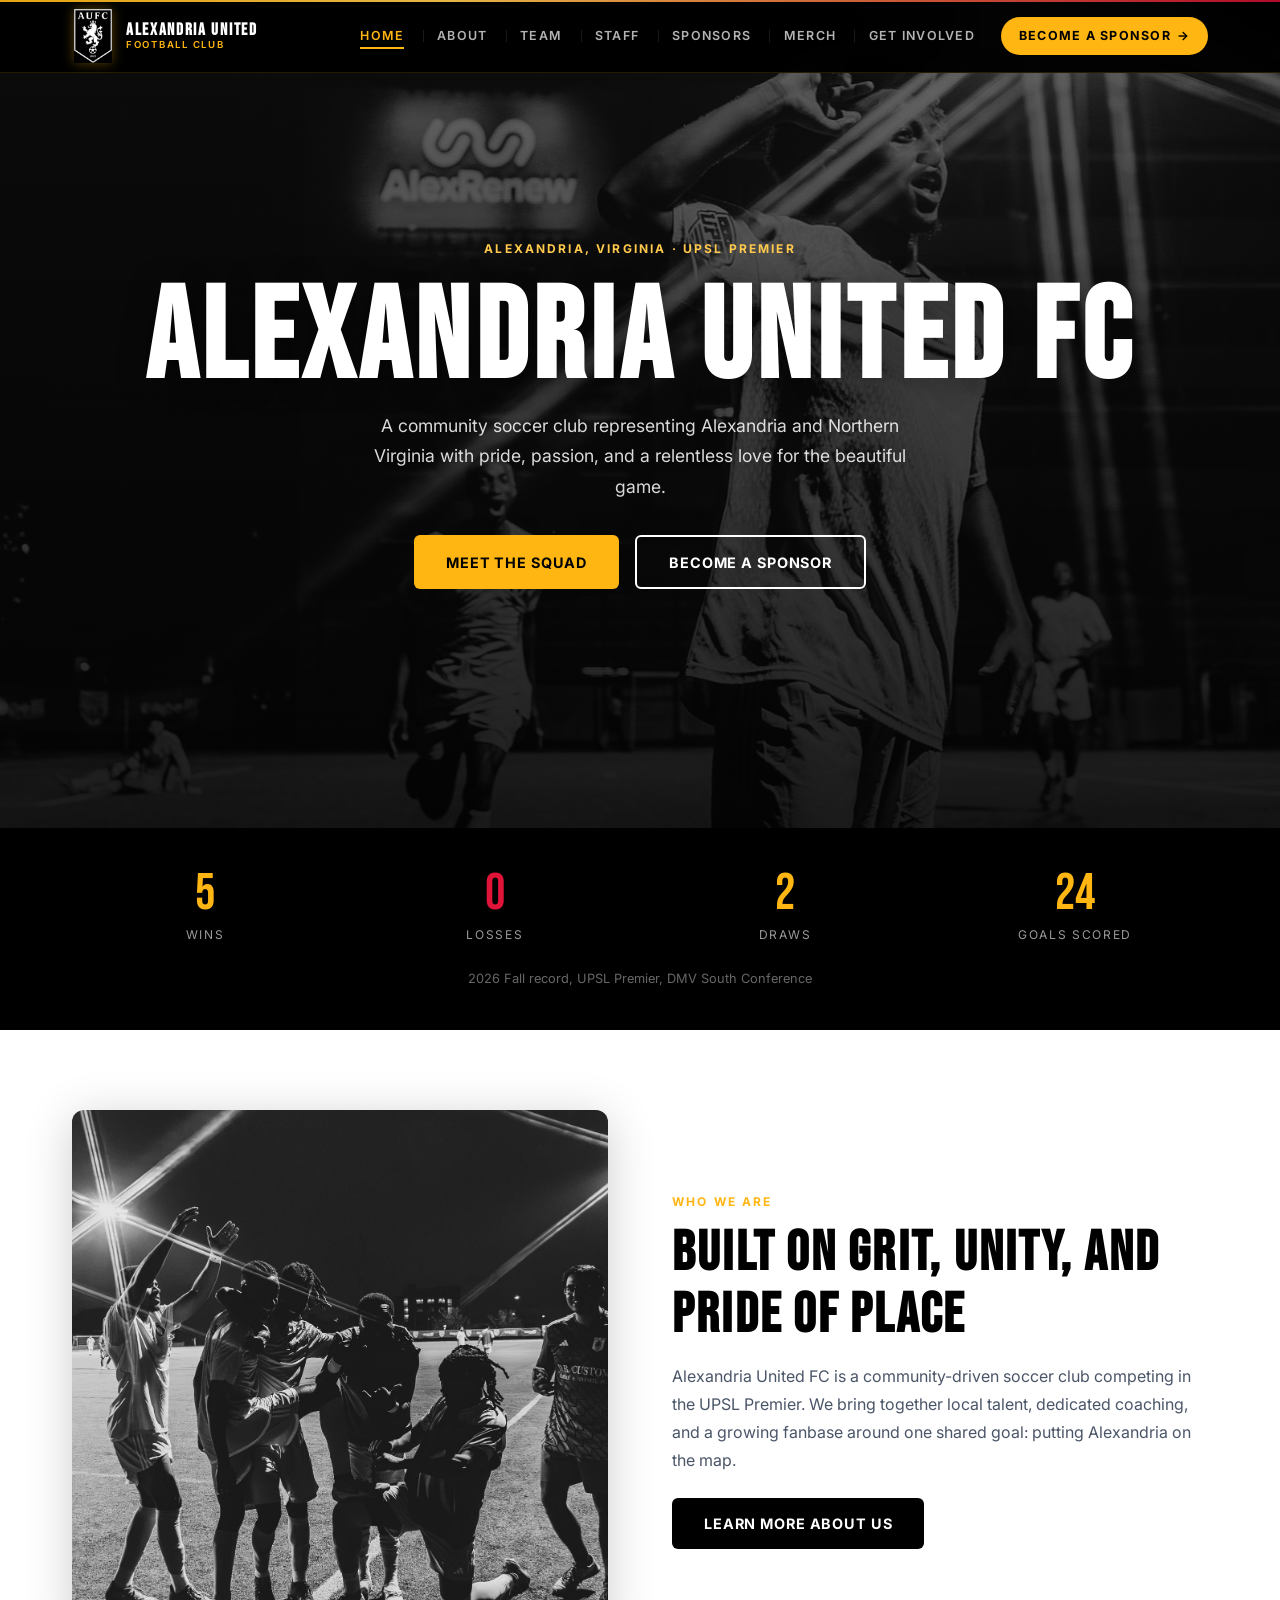
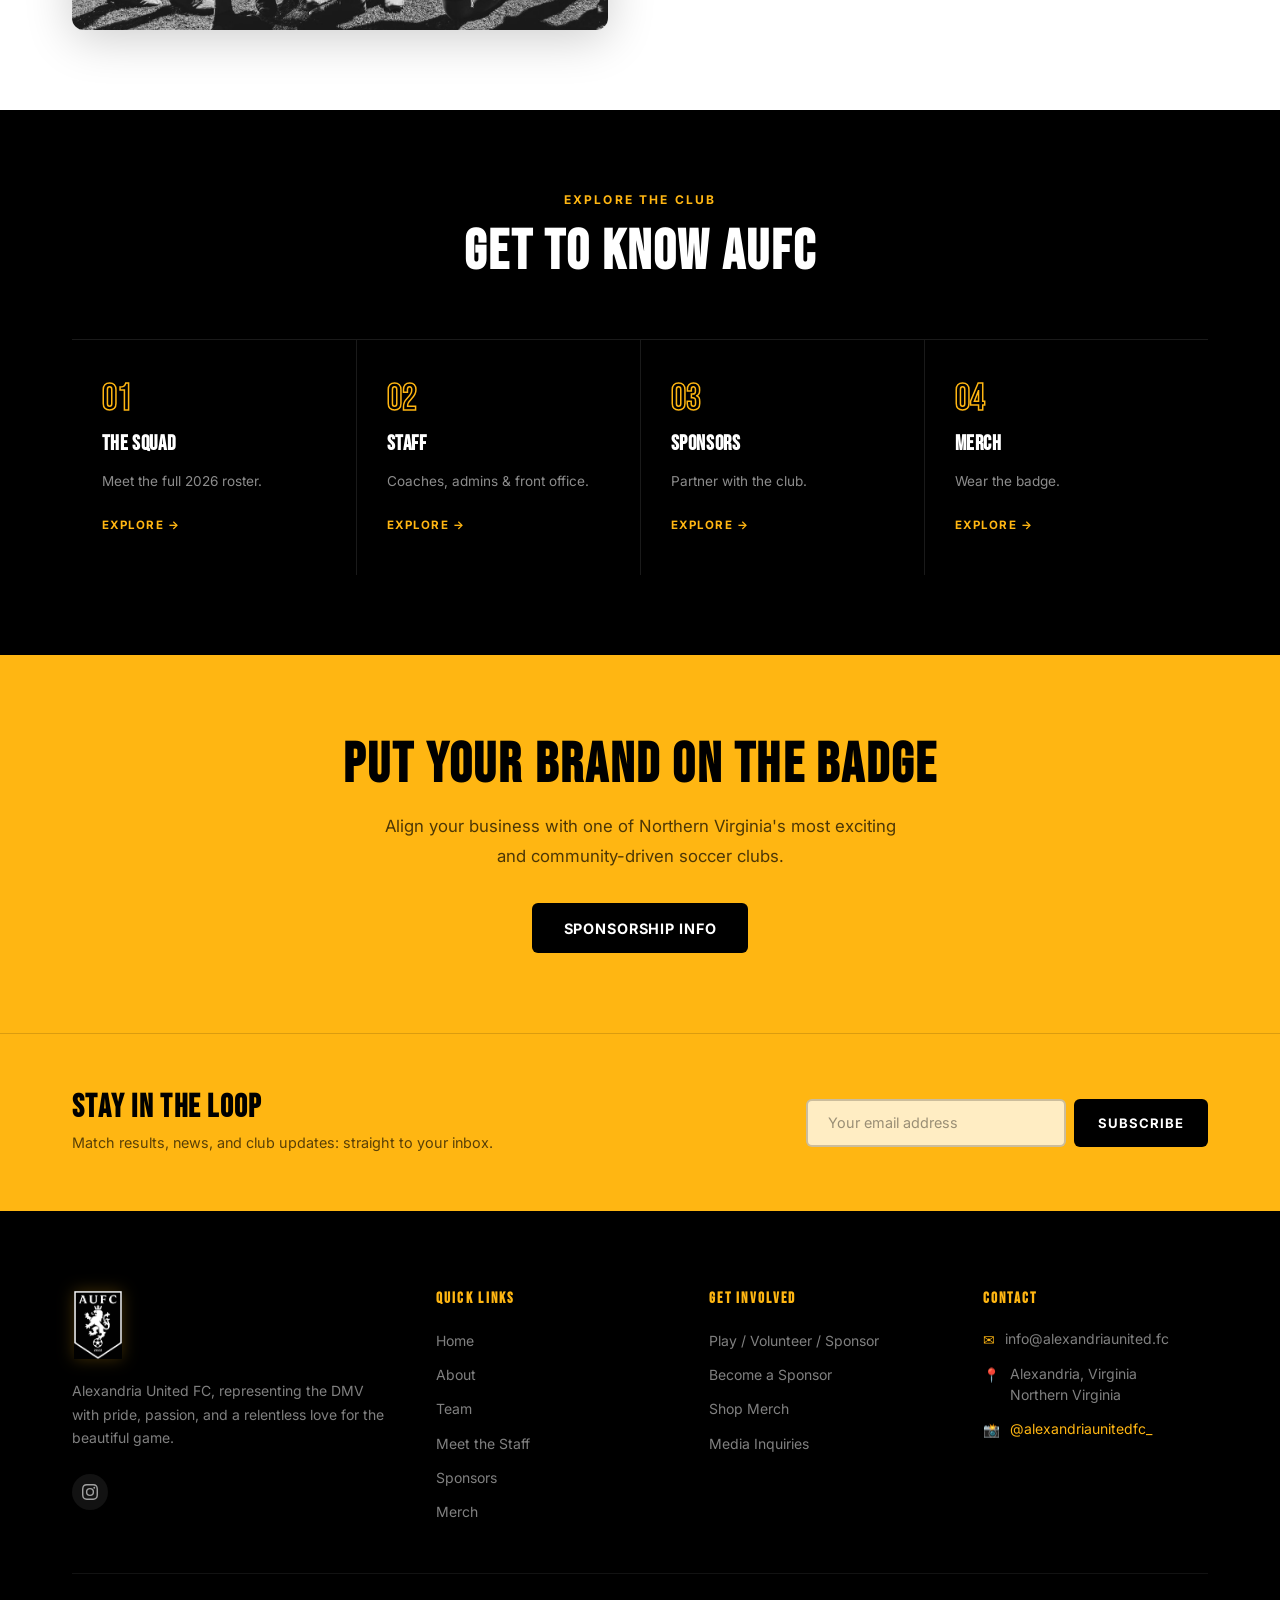
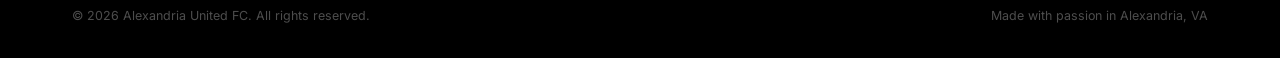
==== commit 584efe18: "Modernize mobile layout and restore club email - Add mobile.css (phones only): left-aligned page tit" ====
--- a/index.html
+++ b/index.html
@@ -144,6 +144,7 @@
     .sponsor-cta h2 { color: var(--navy); margin-bottom: 1rem; }
     .sponsor-cta p { color: rgba(0,0,0,0.7); max-width: 520px; margin: 0 auto 2rem; font-size: 1.05rem; }
   </style>
+  <link rel="stylesheet" href="mobile.css">
 </head>
 <body>
 
@@ -328,7 +329,7 @@
         <h5>Contact</h5>
         <div class="contact-item">
           <span class="ci-icon">✉</span>
-          <span>info@alexandriaunitedfc_</span>
+          <span>info@alexandriaunited.fc</span>
         </div>
         <div class="contact-item">
           <span class="ci-icon">📍</span>
--- a/styles.css
+++ b/styles.css
@@ -480,6 +480,10 @@
   font-weight: 600;
 }
 
+/* Separate back-to-back gold sections */
+.sponsor-cta + .newsletter-strip,
+.custom-section + .newsletter-strip { border-top: 1px solid rgba(0,0,0,0.14); }
+
 /* ── PHOTO BANNER ───────────────────────────────────────── */
 .photo-banner {
   position: relative;
--- a/mobile.css
+++ b/mobile.css
@@ -0,0 +1,257 @@
+/* ============================================================
+   ALEXANDRIA UNITED FC - Mobile polish (phones only)
+   Loaded after each page's own styles so these win on small screens.
+   ============================================================ */
+
+@media (max-width: 640px) {
+
+  /* ── Shared rhythm ─────────────────────────────────────── */
+  section { padding: 3rem 0; }
+  .container { padding: 0 1.25rem; }
+  h2 { font-size: 2.1rem; }
+
+  .section-header { text-align: left; margin-bottom: 1.75rem; }
+  .section-header p { margin: 0.6rem 0 0; font-size: 0.95rem; }
+
+  .section-label {
+    display: inline-flex;
+    align-items: center;
+    gap: 0.5rem;
+    font-size: 0.68rem;
+    margin-bottom: 0.6rem;
+  }
+  .section-label::before {
+    content: '';
+    width: 18px; height: 2px;
+    background: currentColor;
+    border-radius: 2px;
+  }
+
+  /* ── Page titles ───────────────────────────────────────── */
+  .page-hero { padding: 6.75rem 0 2.5rem; border-bottom: 1px solid rgba(255,182,18,0.18); }
+  .page-hero::before {
+    background: radial-gradient(ellipse 90% 70% at 0% 100%, rgba(255,182,18,0.14) 0%, transparent 70%);
+  }
+  .page-hero .container { text-align: left; }
+  .page-hero h1 { font-size: 3rem; line-height: 1; }
+  .page-hero p { margin: 0.85rem 0 0; font-size: 0.95rem; line-height: 1.65; }
+  .page-hero .gold-line { margin: 1.25rem 0 0; width: 44px; height: 3px; }
+  .page-hero .btn { margin-top: 1.25rem !important; }
+
+  /* Home hero */
+  .home-hero { min-height: 88vh; align-items: flex-end; padding-bottom: 3rem; }
+  .home-hero .container { text-align: left; }
+  .home-hero h1 { font-size: 3.4rem; line-height: 0.95; margin-bottom: 1rem; }
+  .home-hero p { margin: 0 0 1.75rem; font-size: 0.98rem; }
+  .hero-actions { flex-direction: column; align-items: stretch; gap: 0.65rem; }
+  .hero-actions .btn { justify-content: center; }
+
+  /* ── Buttons ───────────────────────────────────────────── */
+  .btn { padding: 0.8rem 1.4rem; font-size: 0.8rem; border-radius: 999px; }
+
+  /* ── Cards: shared look ────────────────────────────────── */
+  .value-card, .comp-card, .way-card, .contact-card, .product-card,
+  .player-card, .staff-card, .scorer-card {
+    border-radius: 16px;
+    box-shadow: 0 1px 2px rgba(0,0,0,0.05), 0 6px 18px rgba(0,0,0,0.06);
+    border: 1px solid rgba(0,0,0,0.05);
+  }
+  .value-card:hover, .way-card:hover, .product-card:hover, .player-card:hover { transform: none; }
+
+  /* ── Home: season strip in one row ─────────────────────── */
+  .season-strip { padding: 1.75rem 0; }
+  .season-inner { grid-template-columns: repeat(4, 1fr); gap: 0.25rem; }
+  .season-stat .stat-num { font-size: 2.1rem; }
+  .season-stat .stat-label { font-size: 0.58rem; letter-spacing: 0.1em; }
+  .season-note { margin-top: 1rem; font-size: 0.72rem; }
+
+  /* Home: about teaser */
+  .teaser-grid { gap: 1.5rem; }
+  .teaser-img { border-radius: 16px; }
+  .teaser-img img { height: 300px; }
+
+  /* Home: explore tiles as a 2x2 grid */
+  .quick-grid { grid-template-columns: 1fr 1fr; gap: 0.65rem; border-top: none; }
+  .quick-card,
+  .quick-card:first-child,
+  .quick-card:nth-child(n) {
+    border: 1px solid rgba(255,255,255,0.09) !important;
+    border-radius: 16px;
+    background: rgba(255,255,255,0.035);
+    padding: 1.1rem 1rem 1rem;
+    gap: 0.4rem;
+  }
+  .quick-num { font-size: 1.5rem; }
+  .quick-card h4 { font-size: 1.15rem; }
+  .quick-card p { font-size: 0.78rem; line-height: 1.45; }
+  .quick-arrow { font-size: 0.66rem; padding-top: 0.35rem; }
+
+  .sponsor-cta { padding: 3.5rem 0; text-align: left; }
+  .sponsor-cta p { margin: 0 0 1.5rem; font-size: 0.95rem; }
+
+  /* ── About ─────────────────────────────────────────────── */
+  .about-hero-block { padding: 3rem 0; }
+  .about-hero-grid img { height: 280px; border-radius: 16px; }
+  .photo-strip { gap: 0.5rem; padding: 0.5rem; }
+  .mission-section { text-align: left; padding: 3.5rem 0; }
+  .mission-section h2 { font-size: 2rem; }
+  .mission-section p { margin: 1rem 0 0; }
+
+  /* Values: icon left, text right */
+  .values-grid { gap: 0.75rem; }
+  .value-card {
+    display: grid;
+    grid-template-columns: 48px 1fr;
+    column-gap: 1rem;
+    align-items: start;
+    text-align: left;
+    padding: 1.15rem 1.15rem 1.2rem;
+  }
+  .value-icon {
+    grid-row: span 2;
+    width: 48px; height: 48px;
+    display: flex; align-items: center; justify-content: center;
+    font-size: 1.35rem;
+    margin: 0;
+    border-radius: 12px;
+    background: rgba(255,182,18,0.12);
+  }
+  .value-card h3 { font-size: 1.3rem; margin: 0.1rem 0 0.2rem; }
+  .value-card p { font-size: 0.86rem; line-height: 1.55; }
+
+  /* Season facts: one card, label/value rows */
+  .comp-section { padding: 3rem 0; }
+  .comp-inner {
+    gap: 0;
+    background: var(--white);
+    border-radius: 16px;
+    border: 1px solid rgba(0,0,0,0.05);
+    box-shadow: 0 1px 2px rgba(0,0,0,0.05), 0 6px 18px rgba(0,0,0,0.06);
+    overflow: hidden;
+  }
+  .comp-card {
+    display: flex;
+    align-items: center;
+    justify-content: space-between;
+    padding: 1rem 1.15rem;
+    border: none;
+    border-radius: 0;
+    box-shadow: none;
+    text-align: left;
+  }
+  .comp-card + .comp-card { border-top: 1px solid var(--gray-light); }
+  .comp-card .comp-label { margin: 0; }
+  .comp-card .comp-value { font-size: 1.3rem; }
+
+  .section-dark { text-align: left; }
+  .section-dark p { margin-left: 0 !important; }
+
+  /* ── Get Involved ──────────────────────────────────────── */
+  .ways-grid { gap: 0.75rem; }
+  .way-card {
+    display: grid;
+    grid-template-columns: 44px 1fr;
+    column-gap: 0.9rem;
+    padding: 1.15rem;
+  }
+  .way-icon {
+    width: 44px; height: 44px;
+    display: flex; align-items: center; justify-content: center;
+    font-size: 1.25rem;
+    margin: 0;
+    border-radius: 12px;
+    background: rgba(255,182,18,0.12);
+  }
+  .way-card h3 { font-size: 1.3rem; margin: 0.35rem 0 0; align-self: center; }
+  .way-card p, .way-card .btn { grid-column: 1 / -1; }
+  .way-card p { font-size: 0.88rem; margin: 0.75rem 0 1rem; }
+  .way-card .btn { justify-self: start; padding: 0.6rem 1.1rem; font-size: 0.72rem; }
+
+  .contact-section { padding: 3rem 0; }
+  .contact-grid { gap: 0.75rem; }
+  .contact-card { padding: 1.4rem; }
+  .contact-card h3 { font-size: 1.5rem; margin-bottom: 1rem; }
+  .contact-form-card { margin-top: 0.75rem; }
+
+  /* ── Merch: 2-up shop grid ─────────────────────────────── */
+  .sizing-strip { padding: 1.1rem 0; }
+  .sizing-inner { flex-direction: column; align-items: flex-start; gap: 0.6rem; text-align: left; }
+  .sizing-item span { font-size: 0.8rem; }
+  .products-section { padding: 1.5rem 0 3rem; }
+  .products-grid { grid-template-columns: 1fr 1fr; gap: 0.75rem; }
+  .product-img { aspect-ratio: 4 / 5; }
+  .product-img .photo-placeholder span { display: none; }
+  .product-img .photo-placeholder svg { width: 32px; height: 32px; }
+  .product-badge { top: 0.6rem; left: 0.6rem; font-size: 0.56rem; padding: 0.2rem 0.55rem; }
+  .product-body { padding: 0.85rem 0.9rem 0.95rem; }
+  .product-cat { font-size: 0.58rem; margin-bottom: 0.2rem; }
+  .product-name { font-size: 1.05rem; margin-bottom: 0.6rem; }
+  .product-desc { display: none; }
+  .product-footer { flex-direction: column; align-items: stretch; gap: 0.55rem; }
+  .product-price { font-size: 1.1rem; }
+  .product-price.tbd { font-size: 0.85rem; }
+  .product-cta { text-align: center; padding: 0.55rem 0.5rem; font-size: 0.66rem; border-radius: 999px; }
+  .custom-section { padding: 3.5rem 0; text-align: left; }
+  .custom-section p { margin: 0 0 1.5rem; }
+
+  /* Filter chips scroll sideways instead of wrapping */
+  .filter-bar { padding: 0.9rem 0; }
+  .filter-inner { flex-wrap: nowrap; overflow-x: auto; scrollbar-width: none; gap: 0.5rem; }
+  .filter-inner::-webkit-scrollbar { display: none; }
+  .filter-label { display: none; }
+  .filter-btn { flex-shrink: 0; white-space: nowrap; }
+
+  /* ── Team ──────────────────────────────────────────────── */
+  .roster-section { padding: 1.5rem 0 3rem; }
+  .roster-grid { gap: 0.75rem; }
+  .player-photo { aspect-ratio: 4 / 5; }
+  .player-info { padding: 0.75rem 0.85rem 0.9rem; }
+
+  /* ── Staff ─────────────────────────────────────────────── */
+  .owner-section { padding: 3rem 0; }
+  .owner-card { border-radius: 16px; }
+  .owner-photo, .owner-photo .photo-placeholder { min-height: 220px !important; }
+  .owner-body { padding: 1.5rem; }
+  .owner-body .staff-name { font-size: 2.3rem; }
+  .dept-section, .dark-section { padding: 2.5rem 0; }
+  .dept-label { margin-bottom: 1.25rem; }
+  .dept-label .line:first-child { display: none; }
+  .staff-row { padding: 0.85rem 0.25rem; gap: 0.9rem; }
+  .staff-row-photo { width: 46px; height: 46px; }
+
+  /* ── Sponsors ──────────────────────────────────────────── */
+  .reason-row { gap: 1rem; padding: 1.35rem 0; }
+  .reason-num { width: 36px; font-size: 1.5rem; }
+  .sponsor-strip {
+    display: grid;
+    grid-template-columns: 1fr 1fr;
+    gap: 0.6rem;
+    border: none;
+    margin-top: 1.5rem;
+  }
+  .sponsor-name,
+  .sponsor-name:first-child {
+    display: flex; align-items: center; justify-content: center;
+    min-height: 72px;
+    padding: 1rem;
+    font-size: 0.72rem;
+    text-align: center;
+    border: 1px solid var(--gray-light);
+    border-radius: 14px;
+    background: var(--off-white);
+  }
+  .sponsor-name:last-child:nth-child(odd) { grid-column: 1 / -1; }
+
+  /* ── Newsletter + footer ───────────────────────────────── */
+  .newsletter-strip { padding: 2.5rem 0; }
+  .newsletter-inner { text-align: left; align-items: stretch; gap: 1.25rem; }
+  .newsletter-strip h3 { font-size: 1.8rem; }
+  .newsletter-form button { border-radius: 999px; }
+  .newsletter-form input { border-radius: 999px; }
+
+  footer { padding: 3rem 0 1.75rem; }
+  .footer-top { grid-template-columns: 1fr 1fr; gap: 2rem 1.25rem; }
+  .footer-brand, .footer-top .footer-col:last-child { grid-column: 1 / -1; }
+  .footer-brand .logo-mark { width: 44px; height: 58px; margin-bottom: 1rem; }
+  .footer-bottom { text-align: left; align-items: flex-start; gap: 0.35rem; }
+}
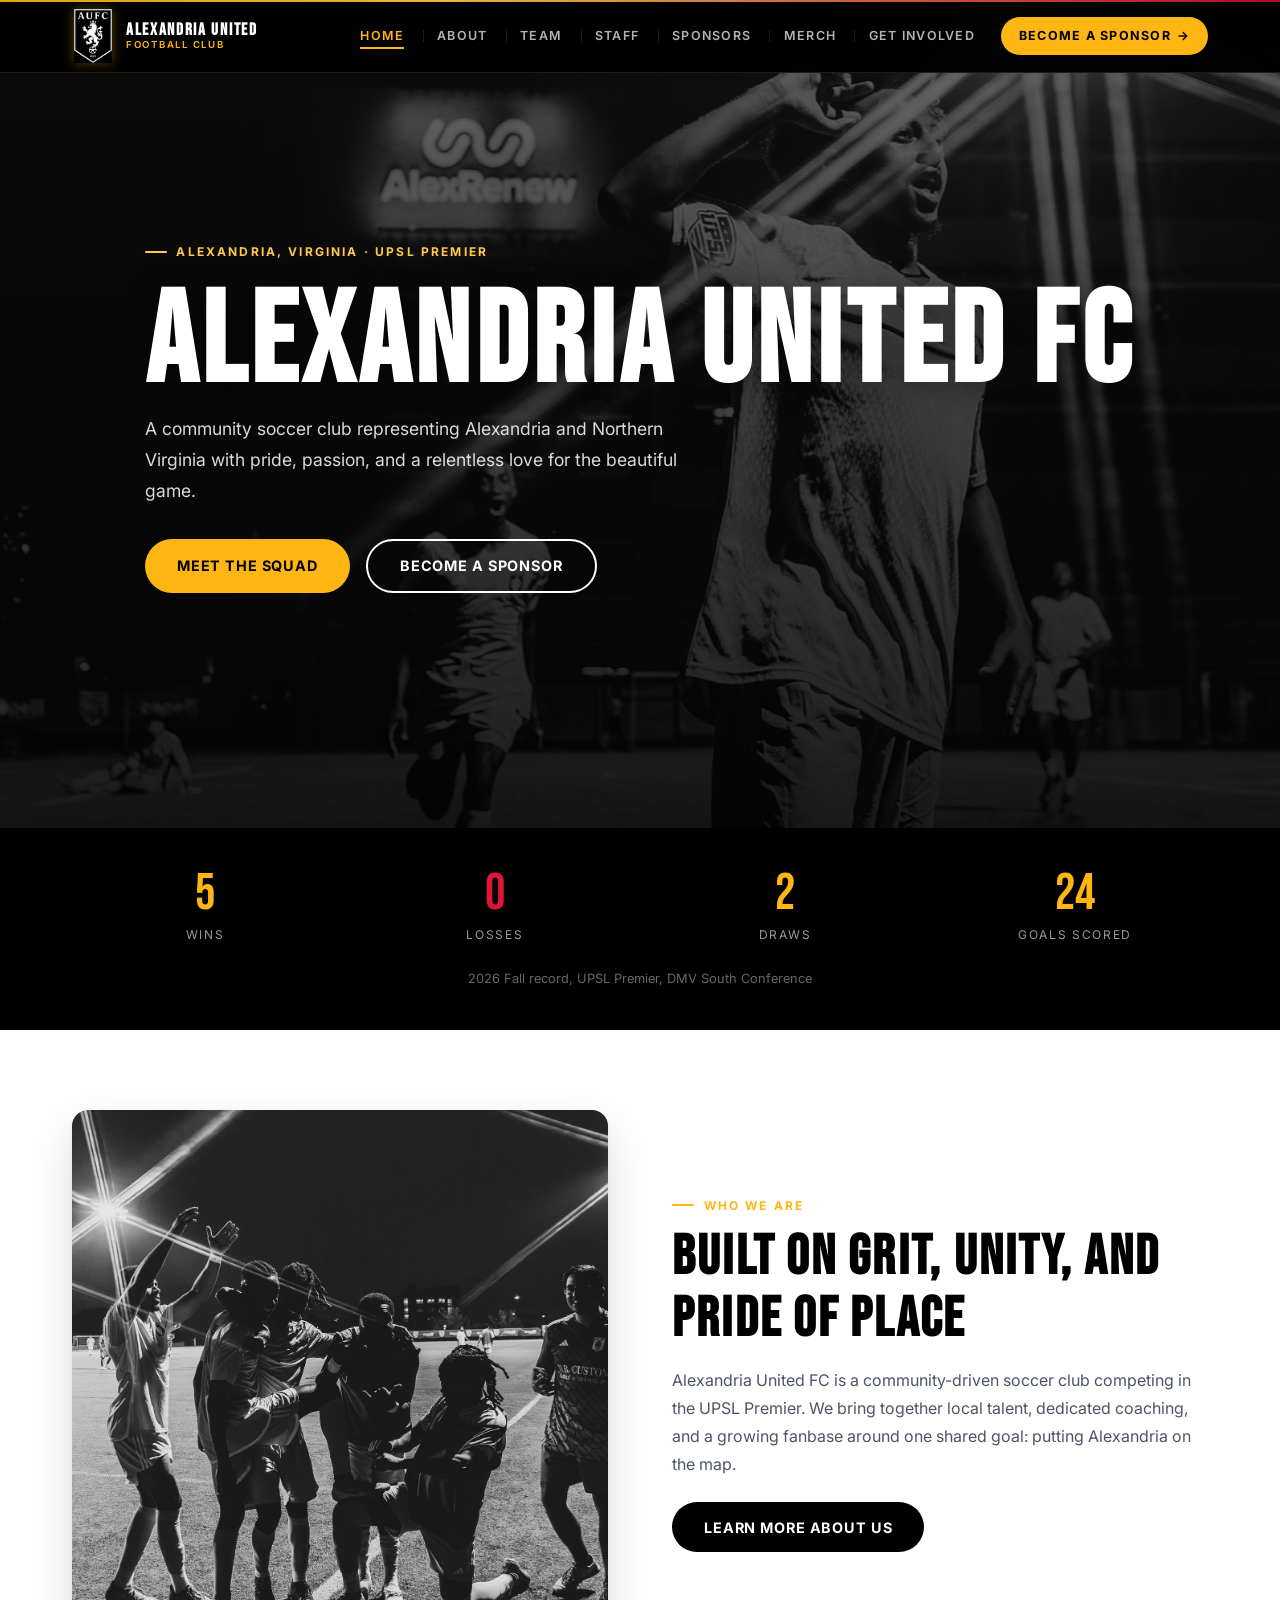
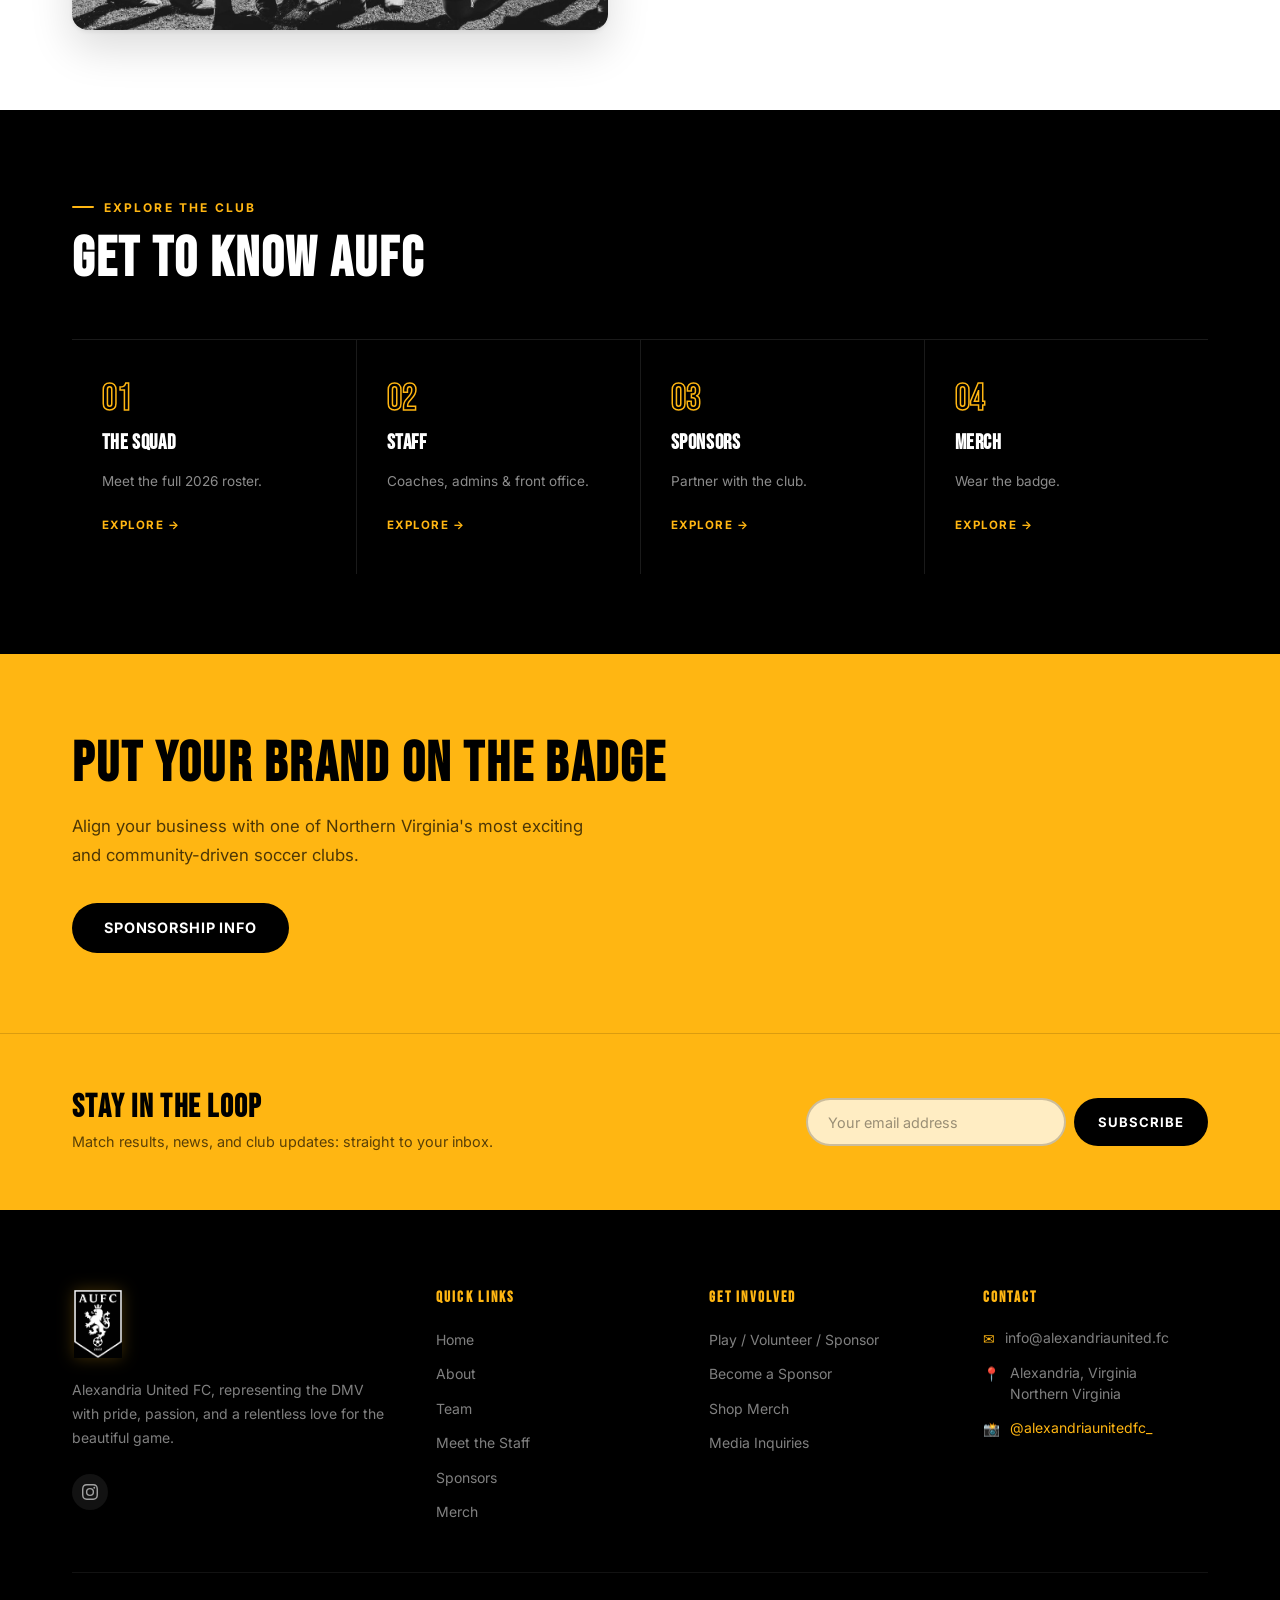
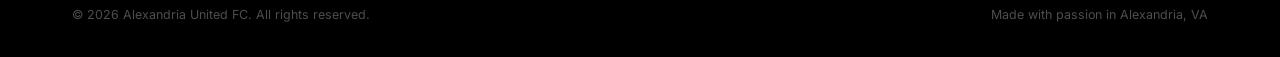
==== commit c94734ab: "Carry the modern look to desktop - Left-aligned page titles and section headers, dash before section" ====
--- a/index.html
+++ b/index.html
@@ -35,7 +35,7 @@
       background: linear-gradient(180deg, rgba(0,0,0,0.55) 0%, rgba(0,0,0,0.88) 100%);
       z-index: 1;
     }
-    .home-hero .container { position: relative; z-index: 2; text-align: center; }
+    .home-hero .container { position: relative; z-index: 2; text-align: left; }
     .home-hero h1 {
       color: #fff;
       font-size: clamp(3.5rem, 10vw, 8rem);
@@ -43,11 +43,11 @@
     }
     .home-hero p {
       max-width: 560px;
-      margin: 0 auto 2rem;
+      margin: 0 0 2rem;
       color: rgba(255,255,255,0.85);
       font-size: 1.1rem;
     }
-    .hero-actions { display: flex; gap: 1rem; justify-content: center; flex-wrap: wrap; }
+    .hero-actions { display: flex; gap: 1rem; justify-content: flex-start; flex-wrap: wrap; }
 
     /* ── Season stats strip (shared pattern with team.html) ── */
     .season-strip { background: var(--navy); padding: 2.5rem 0; }
@@ -140,9 +140,9 @@
     }
 
     /* ── Sponsor CTA ── */
-    .sponsor-cta { background: var(--gold); padding: 5rem 0; text-align: center; }
+    .sponsor-cta { background: var(--gold); padding: 5rem 0; text-align: left; }
     .sponsor-cta h2 { color: var(--navy); margin-bottom: 1rem; }
-    .sponsor-cta p { color: rgba(0,0,0,0.7); max-width: 520px; margin: 0 auto 2rem; font-size: 1.05rem; }
+    .sponsor-cta p { color: rgba(0,0,0,0.7); max-width: 520px; margin: 0 0 2rem; font-size: 1.05rem; }
   </style>
   <link rel="stylesheet" href="mobile.css">
 </head>
--- a/styles.css
+++ b/styles.css
@@ -22,9 +22,9 @@
   --gray-dark:  #4A5568;
   --text:       #000000;
   --radius:     6px;
-  --radius-lg:  12px;
-  --shadow:     0 4px 24px rgba(0,0,0,0.12);
-  --shadow-lg:  0 8px 48px rgba(0,0,0,0.20);
+  --radius-lg:  16px;
+  --shadow:     0 1px 2px rgba(0,0,0,0.05), 0 8px 24px rgba(0,0,0,0.07);
+  --shadow-lg:  0 2px 4px rgba(0,0,0,0.06), 0 18px 44px rgba(0,0,0,0.14);
   --transition: 0.25s ease;
   --max-width:  1200px;
 }
@@ -63,7 +63,15 @@
   text-transform: uppercase;
   color: var(--gold);
   margin-bottom: 0.75rem;
-  display: block;
+  display: inline-flex;
+  align-items: center;
+  gap: 0.6rem;
+}
+.section-label::before {
+  content: '';
+  width: 22px; height: 2px;
+  background: currentColor;
+  border-radius: 2px;
 }
 
 /* ── Layout helpers ─────────────────────────────────────── */
@@ -76,11 +84,11 @@
 .section-dark { background: var(--navy); }
 .section-dark h2, .section-dark h3 { color: var(--white); }
 .section-header {
-  text-align: center;
-  margin-bottom: 3.5rem;
+  text-align: left;
+  margin-bottom: 3rem;
 }
 .section-header h2 { color: var(--navy); }
-.section-header p  { max-width: 600px; margin: 1rem auto 0; }
+.section-header p  { max-width: 600px; margin: 1rem 0 0; }
 
 /* ── Buttons ────────────────────────────────────────────── */
 .btn {
@@ -88,7 +96,7 @@
   align-items: center;
   gap: 0.5rem;
   padding: 0.85rem 2rem;
-  border-radius: var(--radius);
+  border-radius: 999px;
   font-weight: 700;
   font-size: 0.9rem;
   letter-spacing: 0.06em;
@@ -317,8 +325,9 @@
 
 /* ── PAGE HERO (inner pages) ────────────────────────────── */
 .page-hero {
-  padding: 10rem 0 5rem;
+  padding: 8.5rem 0 4rem;
   background: var(--navy);
+  border-bottom: 1px solid rgba(255,182,18,0.18);
   position: relative;
   overflow: hidden;
 }
@@ -326,20 +335,20 @@
   content: '';
   position: absolute;
   inset: 0;
-  background: radial-gradient(ellipse 80% 60% at 50% 110%, rgba(255,182,18,0.10) 0%, transparent 70%);
-}
-.page-hero .container { position: relative; z-index: 1; text-align: center; }
+  background: radial-gradient(ellipse 70% 80% at 0% 100%, rgba(255,182,18,0.13) 0%, transparent 70%);
+}
+.page-hero .container { position: relative; z-index: 1; text-align: left; }
 .page-hero h1 { color: var(--white); }
 .page-hero p {
   color: rgba(255,255,255,0.6);
   max-width: 580px;
-  margin: 1rem auto 0;
+  margin: 1rem 0 0;
   font-size: 1.05rem;
 }
 .gold-line {
-  width: 60px; height: 4px;
+  width: 52px; height: 3px;
   background: var(--gold);
-  margin: 1.5rem auto 0;
+  margin: 1.5rem 0 0;
   border-radius: 2px;
 }
 
@@ -429,7 +438,7 @@
 .newsletter-form input {
   padding: 0.85rem 1.25rem;
   border: 2px solid rgba(0,0,0,0.2);
-  border-radius: var(--radius);
+  border-radius: 999px;
   font-size: 0.9rem;
   font-family: inherit;
   background: rgba(255,255,255,0.75);
@@ -444,7 +453,7 @@
   padding: 0.85rem 1.5rem;
   background: var(--navy);
   color: white;
-  border-radius: var(--radius);
+  border-radius: 999px;
   font-weight: 700;
   font-size: 0.82rem;
   letter-spacing: 0.08em;
@@ -479,6 +488,71 @@
   text-transform: uppercase;
   font-weight: 600;
 }
+
+/* ── TICKER (scrolling phrase strip) ─────────────────────── */
+.ticker {
+  overflow: hidden;
+  background: var(--gold);
+  color: var(--navy);
+  padding: 1rem 0;
+  border-top: 1px solid rgba(0,0,0,0.12);
+  border-bottom: 1px solid rgba(0,0,0,0.12);
+}
+.ticker.dark { background: var(--navy); color: var(--white); border-color: rgba(255,182,18,0.2); }
+.ticker-track {
+  display: flex;
+  width: max-content;
+  animation: tickerScroll 28s linear infinite;
+}
+.ticker-group { display: flex; align-items: center; flex-shrink: 0; }
+.ticker-item {
+  font-family: 'Bebas Neue', sans-serif;
+  font-size: clamp(1.8rem, 5vw, 2.8rem);
+  letter-spacing: 0.04em;
+  line-height: 1;
+  white-space: nowrap;
+  padding: 0 1.1rem;
+}
+.ticker-item.outline { color: transparent; -webkit-text-stroke: 1.2px var(--navy); }
+.ticker.dark .ticker-item.outline { -webkit-text-stroke-color: var(--gold); }
+.ticker-star { font-size: 1rem; opacity: 0.7; }
+.ticker.dark .ticker-star { color: var(--gold); opacity: 1; }
+@keyframes tickerScroll { from { transform: translateX(0); } to { transform: translateX(-50%); } }
+
+/* ── LINE LIST (numbered rows, no cards) ───────────────── */
+.line-list { border-top: 1px solid var(--gray-light); }
+.line-row {
+  display: grid;
+  grid-template-columns: 72px 1fr;
+  gap: 0 1.5rem;
+  padding: 1.75rem 0;
+  border-bottom: 1px solid var(--gray-light);
+}
+.line-num {
+  font-family: 'Bebas Neue', sans-serif;
+  font-size: 2.4rem;
+  line-height: 1;
+  color: transparent;
+  -webkit-text-stroke: 1.5px var(--gold-dark);
+}
+.line-row h3 { color: var(--navy); font-size: 1.9rem; line-height: 1; margin-bottom: 0.5rem; }
+.line-row p { max-width: 620px; font-size: 0.98rem; }
+.line-link {
+  display: inline-flex;
+  align-items: center;
+  gap: 0.4rem;
+  margin-top: 0.9rem;
+  font-size: 0.78rem;
+  font-weight: 700;
+  letter-spacing: 0.12em;
+  text-transform: uppercase;
+  color: var(--navy);
+  border-bottom: 2px solid var(--gold);
+  padding-bottom: 0.2rem;
+  transition: gap var(--transition), color var(--transition);
+}
+.line-link::after { content: '\2192'; }
+.line-link:hover { gap: 0.7rem; color: var(--gold-dark); }
 
 /* Separate back-to-back gold sections */
 .sponsor-cta + .newsletter-strip,
@@ -532,5 +606,6 @@
 
 @media (prefers-reduced-motion: reduce) {
   html { scroll-behavior: auto; }
+  .ticker-track { animation: none; }
   .nav-cta { animation: none; }
 }
--- a/mobile.css
+++ b/mobile.css
@@ -50,13 +50,13 @@
   .btn { padding: 0.8rem 1.4rem; font-size: 0.8rem; border-radius: 999px; }
 
   /* ── Cards: shared look ────────────────────────────────── */
-  .value-card, .comp-card, .way-card, .contact-card, .product-card,
+  .comp-card, .contact-card, .product-card,
   .player-card, .staff-card, .scorer-card {
     border-radius: 16px;
     box-shadow: 0 1px 2px rgba(0,0,0,0.05), 0 6px 18px rgba(0,0,0,0.06);
     border: 1px solid rgba(0,0,0,0.05);
   }
-  .value-card:hover, .way-card:hover, .product-card:hover, .player-card:hover { transform: none; }
+  .product-card:hover, .player-card:hover { transform: none; }
 
   /* ── Home: season strip in one row ─────────────────────── */
   .season-strip { padding: 1.75rem 0; }
@@ -97,28 +97,6 @@
   .mission-section h2 { font-size: 2rem; }
   .mission-section p { margin: 1rem 0 0; }
 
-  /* Values: icon left, text right */
-  .values-grid { gap: 0.75rem; }
-  .value-card {
-    display: grid;
-    grid-template-columns: 48px 1fr;
-    column-gap: 1rem;
-    align-items: start;
-    text-align: left;
-    padding: 1.15rem 1.15rem 1.2rem;
-  }
-  .value-icon {
-    grid-row: span 2;
-    width: 48px; height: 48px;
-    display: flex; align-items: center; justify-content: center;
-    font-size: 1.35rem;
-    margin: 0;
-    border-radius: 12px;
-    background: rgba(255,182,18,0.12);
-  }
-  .value-card h3 { font-size: 1.3rem; margin: 0.1rem 0 0.2rem; }
-  .value-card p { font-size: 0.86rem; line-height: 1.55; }
-
   /* Season facts: one card, label/value rows */
   .comp-section { padding: 3rem 0; }
   .comp-inner {
@@ -147,31 +125,20 @@
   .section-dark p { margin-left: 0 !important; }
 
   /* ── Get Involved ──────────────────────────────────────── */
-  .ways-grid { gap: 0.75rem; }
-  .way-card {
-    display: grid;
-    grid-template-columns: 44px 1fr;
-    column-gap: 0.9rem;
-    padding: 1.15rem;
-  }
-  .way-icon {
-    width: 44px; height: 44px;
-    display: flex; align-items: center; justify-content: center;
-    font-size: 1.25rem;
-    margin: 0;
-    border-radius: 12px;
-    background: rgba(255,182,18,0.12);
-  }
-  .way-card h3 { font-size: 1.3rem; margin: 0.35rem 0 0; align-self: center; }
-  .way-card p, .way-card .btn { grid-column: 1 / -1; }
-  .way-card p { font-size: 0.88rem; margin: 0.75rem 0 1rem; }
-  .way-card .btn { justify-self: start; padding: 0.6rem 1.1rem; font-size: 0.72rem; }
-
   .contact-section { padding: 3rem 0; }
   .contact-grid { gap: 0.75rem; }
   .contact-card { padding: 1.4rem; }
   .contact-card h3 { font-size: 1.5rem; margin-bottom: 1rem; }
   .contact-form-card { margin-top: 0.75rem; }
+
+  /* ── Ticker + numbered lists ───────────────────────────── */
+  .ticker { padding: 0.8rem 0; }
+  .ticker-item { font-size: 1.9rem; padding: 0 0.8rem; }
+  .ticker-track { animation-duration: 22s; }
+  .line-row { grid-template-columns: 44px 1fr; gap: 0 0.9rem; padding: 1.35rem 0; }
+  .line-num { font-size: 1.8rem; }
+  .line-row h3 { font-size: 1.6rem; margin-bottom: 0.35rem; }
+  .line-row p { font-size: 0.9rem; line-height: 1.6; }
 
   /* ── Merch: 2-up shop grid ─────────────────────────────── */
   .sizing-strip { padding: 1.1rem 0; }
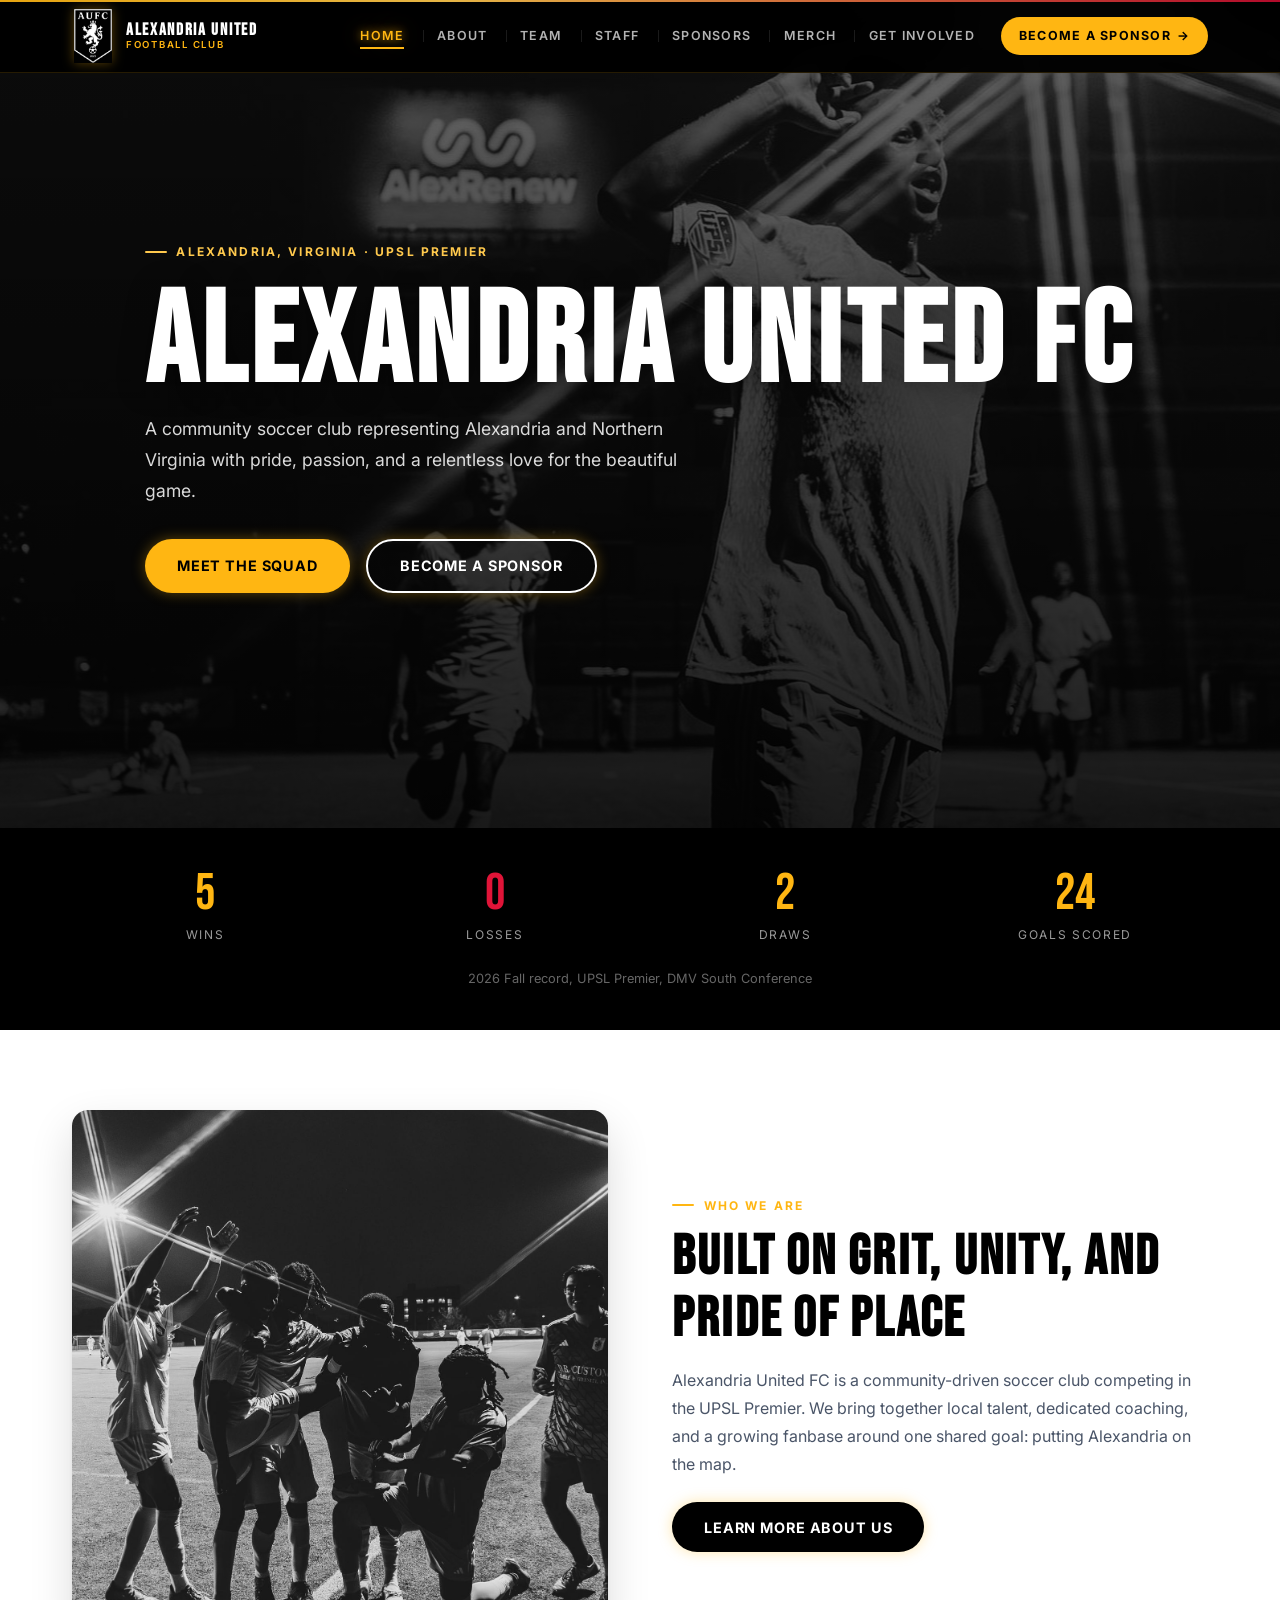
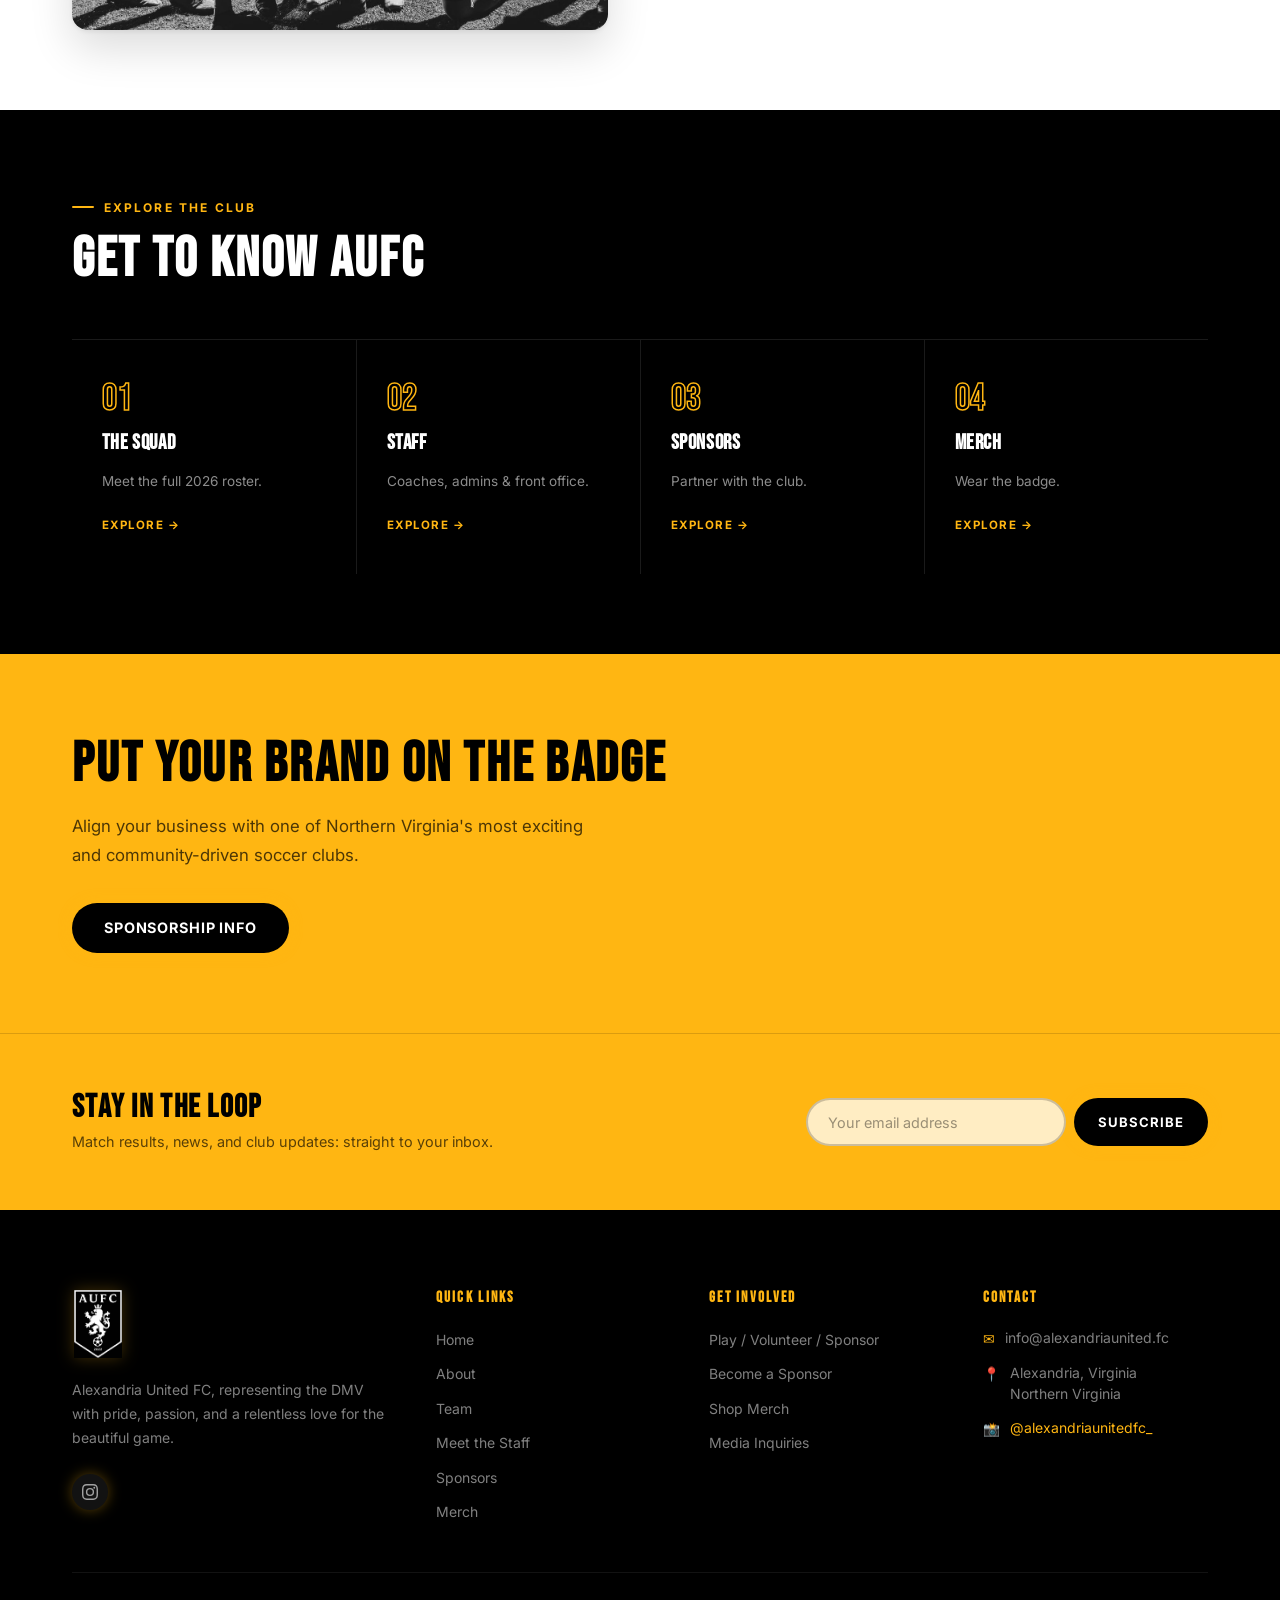
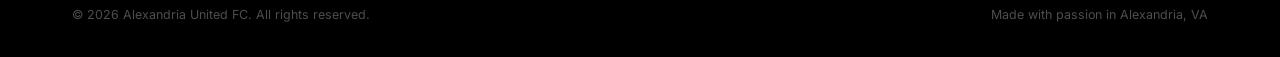
==== commit 319fa3ee: "Add gold glow to every clickable element - Soft glow at rest and a brighter glow on hover, keyboard " ====
--- a/index.html
+++ b/index.html
@@ -7,7 +7,7 @@
   <meta name="description" content="Alexandria United FC, a UPSL Premier soccer club representing Alexandria and Northern Virginia with pride, passion, and community.">
   <link rel="icon" type="image/png" href="assets/aufc-crest-color.png">
   <link rel="apple-touch-icon" href="assets/aufc-crest-color.png">
-  <link rel="stylesheet" href="styles.css">
+  <link rel="stylesheet" href="styles.css?v=4">
   <style>
     /* ── Hero ── */
     .home-hero {
@@ -144,7 +144,7 @@
     .sponsor-cta h2 { color: var(--navy); margin-bottom: 1rem; }
     .sponsor-cta p { color: rgba(0,0,0,0.7); max-width: 520px; margin: 0 0 2rem; font-size: 1.05rem; }
   </style>
-  <link rel="stylesheet" href="mobile.css">
+  <link rel="stylesheet" href="mobile.css?v=4">
 </head>
 <body>
 
@@ -348,6 +348,6 @@
   </div>
 </footer>
 
-<script src="js/nav-scroll.js"></script>
+<script src="js/nav-scroll.js?v=4"></script>
 </body>
 </html>
--- a/styles.css
+++ b/styles.css
@@ -489,35 +489,46 @@
   font-weight: 600;
 }
 
-/* ── TICKER (scrolling phrase strip) ─────────────────────── */
+/* ── TICKER (crossing scrolling bands) ─────────────────── */
+.ticker-stage {
+  position: relative;
+  overflow: hidden;
+  padding: 2.75rem 0;
+  background: var(--white);
+}
 .ticker {
+  position: relative;
+  width: 110%;
+  margin-left: -5%;
   overflow: hidden;
-  background: var(--gold);
-  color: var(--navy);
-  padding: 1rem 0;
-  border-top: 1px solid rgba(0,0,0,0.12);
-  border-bottom: 1px solid rgba(0,0,0,0.12);
-}
-.ticker.dark { background: var(--navy); color: var(--white); border-color: rgba(255,182,18,0.2); }
+  padding: 0.95rem 0;
+  box-shadow: 0 10px 30px rgba(0,0,0,0.18);
+}
+.ticker.gold { background: var(--gold); color: var(--navy); z-index: 2; }
+.ticker.dark { background: var(--navy); color: var(--white); z-index: 1; }
+.ticker.tilt-up   { transform: rotate(-2.5deg); }
+.ticker.tilt-down { transform: rotate(2deg); margin-top: -0.6rem; }
 .ticker-track {
   display: flex;
   width: max-content;
-  animation: tickerScroll 28s linear infinite;
-}
+  animation: tickerScroll 34s linear infinite;
+}
+.ticker.reverse .ticker-track { animation-direction: reverse; animation-duration: 40s; }
 .ticker-group { display: flex; align-items: center; flex-shrink: 0; }
 .ticker-item {
   font-family: 'Bebas Neue', sans-serif;
-  font-size: clamp(1.8rem, 5vw, 2.8rem);
+  font-size: clamp(1.9rem, 4.5vw, 3.2rem);
   letter-spacing: 0.04em;
   line-height: 1;
   white-space: nowrap;
-  padding: 0 1.1rem;
-}
-.ticker-item.outline { color: transparent; -webkit-text-stroke: 1.2px var(--navy); }
-.ticker.dark .ticker-item.outline { -webkit-text-stroke-color: var(--gold); }
-.ticker-star { font-size: 1rem; opacity: 0.7; }
-.ticker.dark .ticker-star { color: var(--gold); opacity: 1; }
-@keyframes tickerScroll { from { transform: translateX(0); } to { transform: translateX(-50%); } }
+  padding: 0 1.25rem;
+  text-transform: uppercase;
+}
+.ticker.gold .ticker-item.outline { color: transparent; -webkit-text-stroke: 1.3px var(--navy); }
+.ticker.dark .ticker-item.outline { color: transparent; -webkit-text-stroke: 1.3px var(--gold); }
+.ticker-star { font-size: 1.1rem; }
+.ticker.dark .ticker-star { color: var(--gold); }
+@keyframes tickerScroll { from { transform: translateX(0); } to { transform: translateX(-25%); } }
 
 /* ── LINE LIST (numbered rows, no cards) ───────────────── */
 .line-list { border-top: 1px solid var(--gray-light); }
@@ -580,6 +591,56 @@
 .photo-banner .container { position: relative; z-index: 1; width: 100%; padding-bottom: 3rem; }
 .photo-banner h2 { color: var(--white); max-width: 560px; }
 .photo-banner p { color: rgba(255,255,255,0.7); max-width: 480px; margin-top: 0.5rem; }
+
+/* ── GLOW ON EVERYTHING CLICKABLE ───────────────────────── */
+:root {
+  --glow-soft:   0 0 14px rgba(255,182,18,0.35);
+  --glow-strong: 0 0 0 1px rgba(255,182,18,0.55), 0 0 22px rgba(255,182,18,0.65), 0 0 44px rgba(255,182,18,0.3);
+  --glow-text:   0 0 10px rgba(255,182,18,0.75), 0 0 22px rgba(255,182,18,0.4);
+}
+
+/* Buttons and pills: soft glow at rest, bright glow on hover/focus/tap */
+.btn, .product-cta:not(.coming), .filter-btn, .form-submit, .newsletter-form button {
+  box-shadow: var(--glow-soft);
+  transition: all var(--transition), box-shadow 0.3s ease;
+}
+.btn:hover, .btn:focus-visible, .btn:active,
+.product-cta:not(.coming):hover, .product-cta:not(.coming):focus-visible, .product-cta:not(.coming):active,
+.filter-btn:hover, .filter-btn:focus-visible, .filter-btn:active, .filter-btn.active,
+.form-submit:hover, .form-submit:focus-visible, .form-submit:active,
+.newsletter-form button:hover, .newsletter-form button:focus-visible, .newsletter-form button:active {
+  box-shadow: var(--glow-strong);
+}
+.nav-cta:hover, .nav-cta:focus-visible, .nav-cta:active { box-shadow: var(--glow-strong); }
+
+/* Tiles and round icons */
+.quick-card { transition: background var(--transition), box-shadow 0.3s ease; }
+.quick-card:hover, .quick-card:focus-visible, .quick-card:active {
+  box-shadow: inset 0 0 0 1px rgba(255,182,18,0.45), 0 0 28px rgba(255,182,18,0.22);
+}
+.quick-card:hover .quick-num { filter: drop-shadow(0 0 8px rgba(255,182,18,0.8)); }
+.footer-socials a { box-shadow: var(--glow-soft); }
+.footer-socials a:hover, .footer-socials a:focus-visible, .footer-socials a:active { box-shadow: var(--glow-strong); }
+.nav-hamburger:hover span, .nav-hamburger:active span { box-shadow: 0 0 8px rgba(255,182,18,0.8); }
+
+/* Text links: the text itself glows */
+.nav-links a:not(.nav-cta):hover, .nav-links a:not(.nav-cta):focus-visible, .nav-links a.active,
+.mobile-menu a:hover, .mobile-menu a:active,
+.footer-col ul li a:hover, .footer-col ul li a:focus-visible, .footer-col ul li a:active,
+.line-link:hover, .line-link:focus-visible, .line-link:active,
+.tier-link:hover, .tier-link:focus-visible, .tier-link:active,
+.contact-item a:hover, .contact-item a:active,
+.quick-card:hover .quick-arrow {
+  text-shadow: var(--glow-text);
+}
+.line-link:hover, .line-link:active { box-shadow: 0 6px 14px -6px rgba(255,182,18,0.9); }
+.nav-logo:hover .logo-text strong { text-shadow: var(--glow-text); }
+
+/* Keyboard focus ring matches the glow */
+a:focus-visible, button:focus-visible, input:focus-visible, select:focus-visible, textarea:focus-visible {
+  outline: 2px solid var(--gold);
+  outline-offset: 3px;
+}
 
 /* ── RESPONSIVE ─────────────────────────────────────────── */
 @media (max-width: 1180px) {
--- a/mobile.css
+++ b/mobile.css
@@ -132,9 +132,11 @@
   .contact-form-card { margin-top: 0.75rem; }
 
   /* ── Ticker + numbered lists ───────────────────────────── */
-  .ticker { padding: 0.8rem 0; }
-  .ticker-item { font-size: 1.9rem; padding: 0 0.8rem; }
-  .ticker-track { animation-duration: 22s; }
+  .ticker-stage { padding: 2rem 0; }
+  .ticker { padding: 0.75rem 0; }
+  .ticker-item { font-size: 1.85rem; padding: 0 0.85rem; }
+  .ticker-track { animation-duration: 26s; }
+  .ticker.reverse .ticker-track { animation-duration: 30s; }
   .line-row { grid-template-columns: 44px 1fr; gap: 0 0.9rem; padding: 1.35rem 0; }
   .line-num { font-size: 1.8rem; }
   .line-row h3 { font-size: 1.6rem; margin-bottom: 0.35rem; }
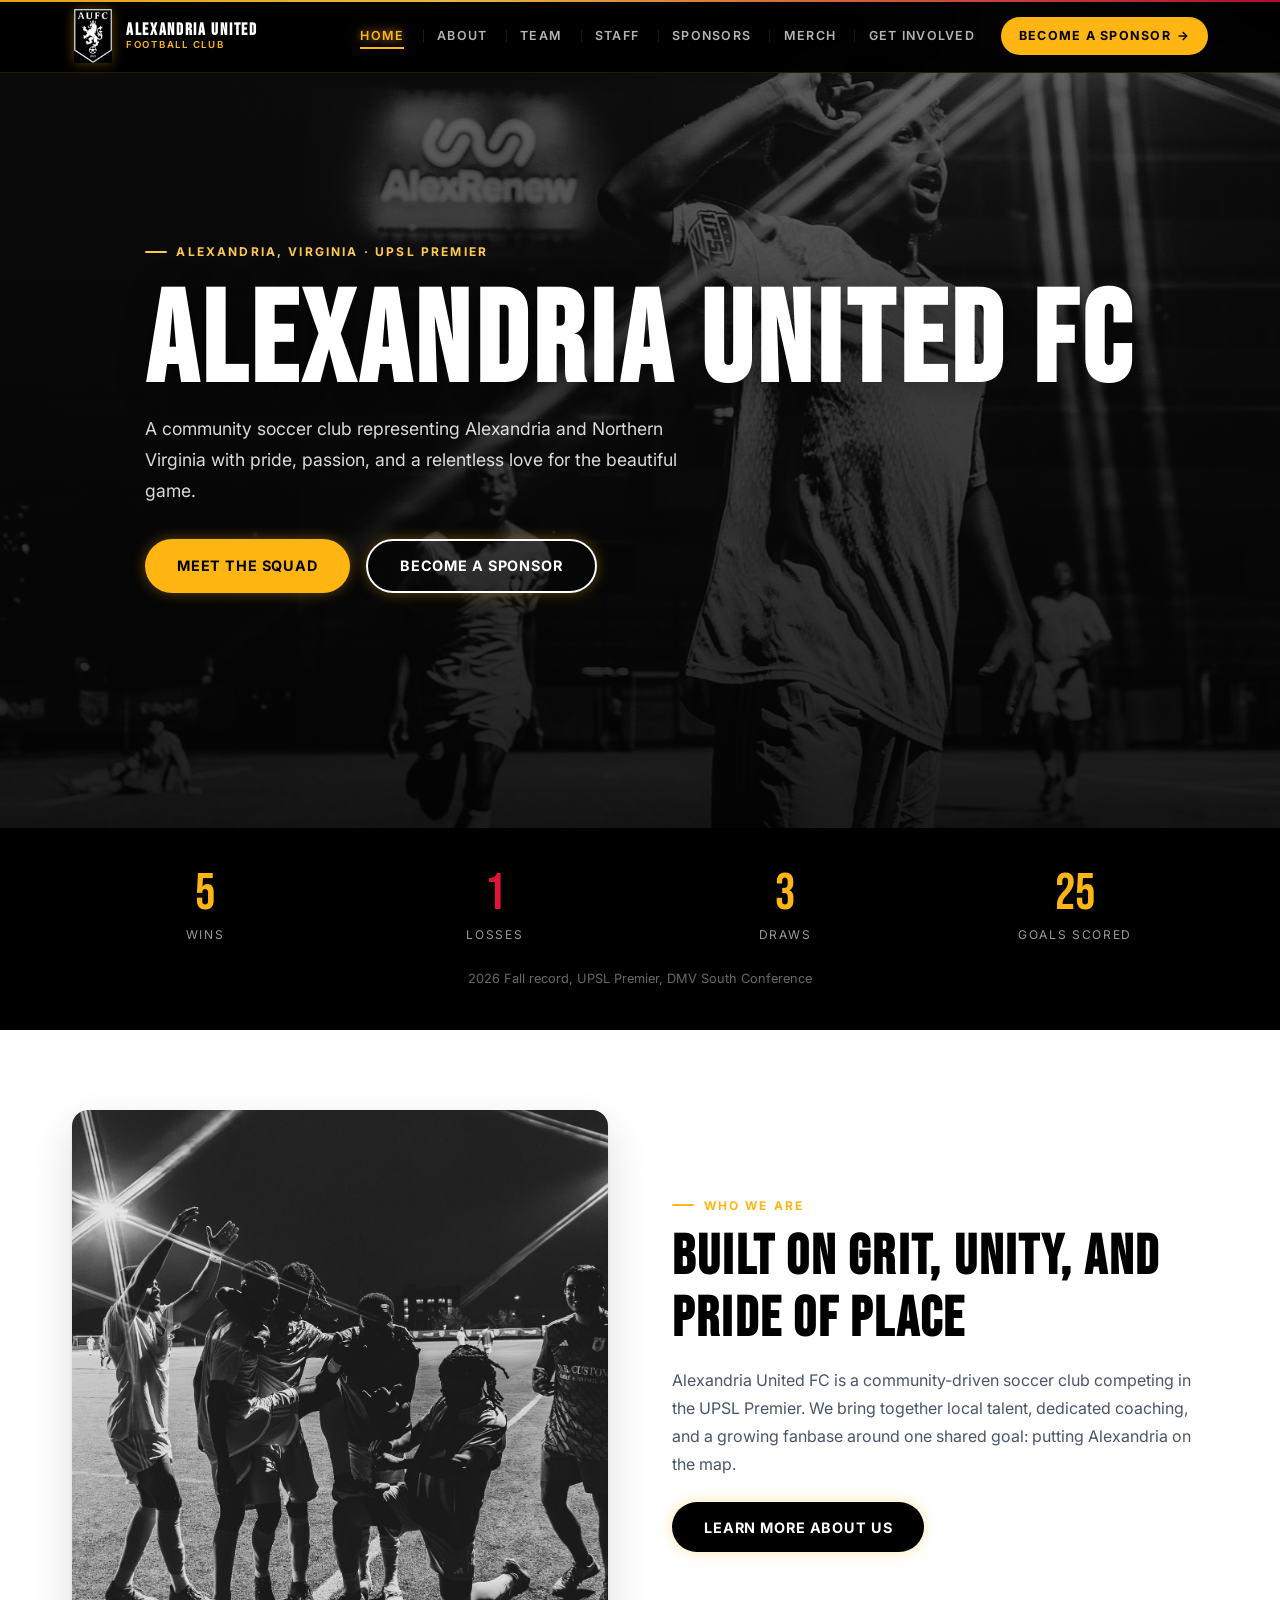
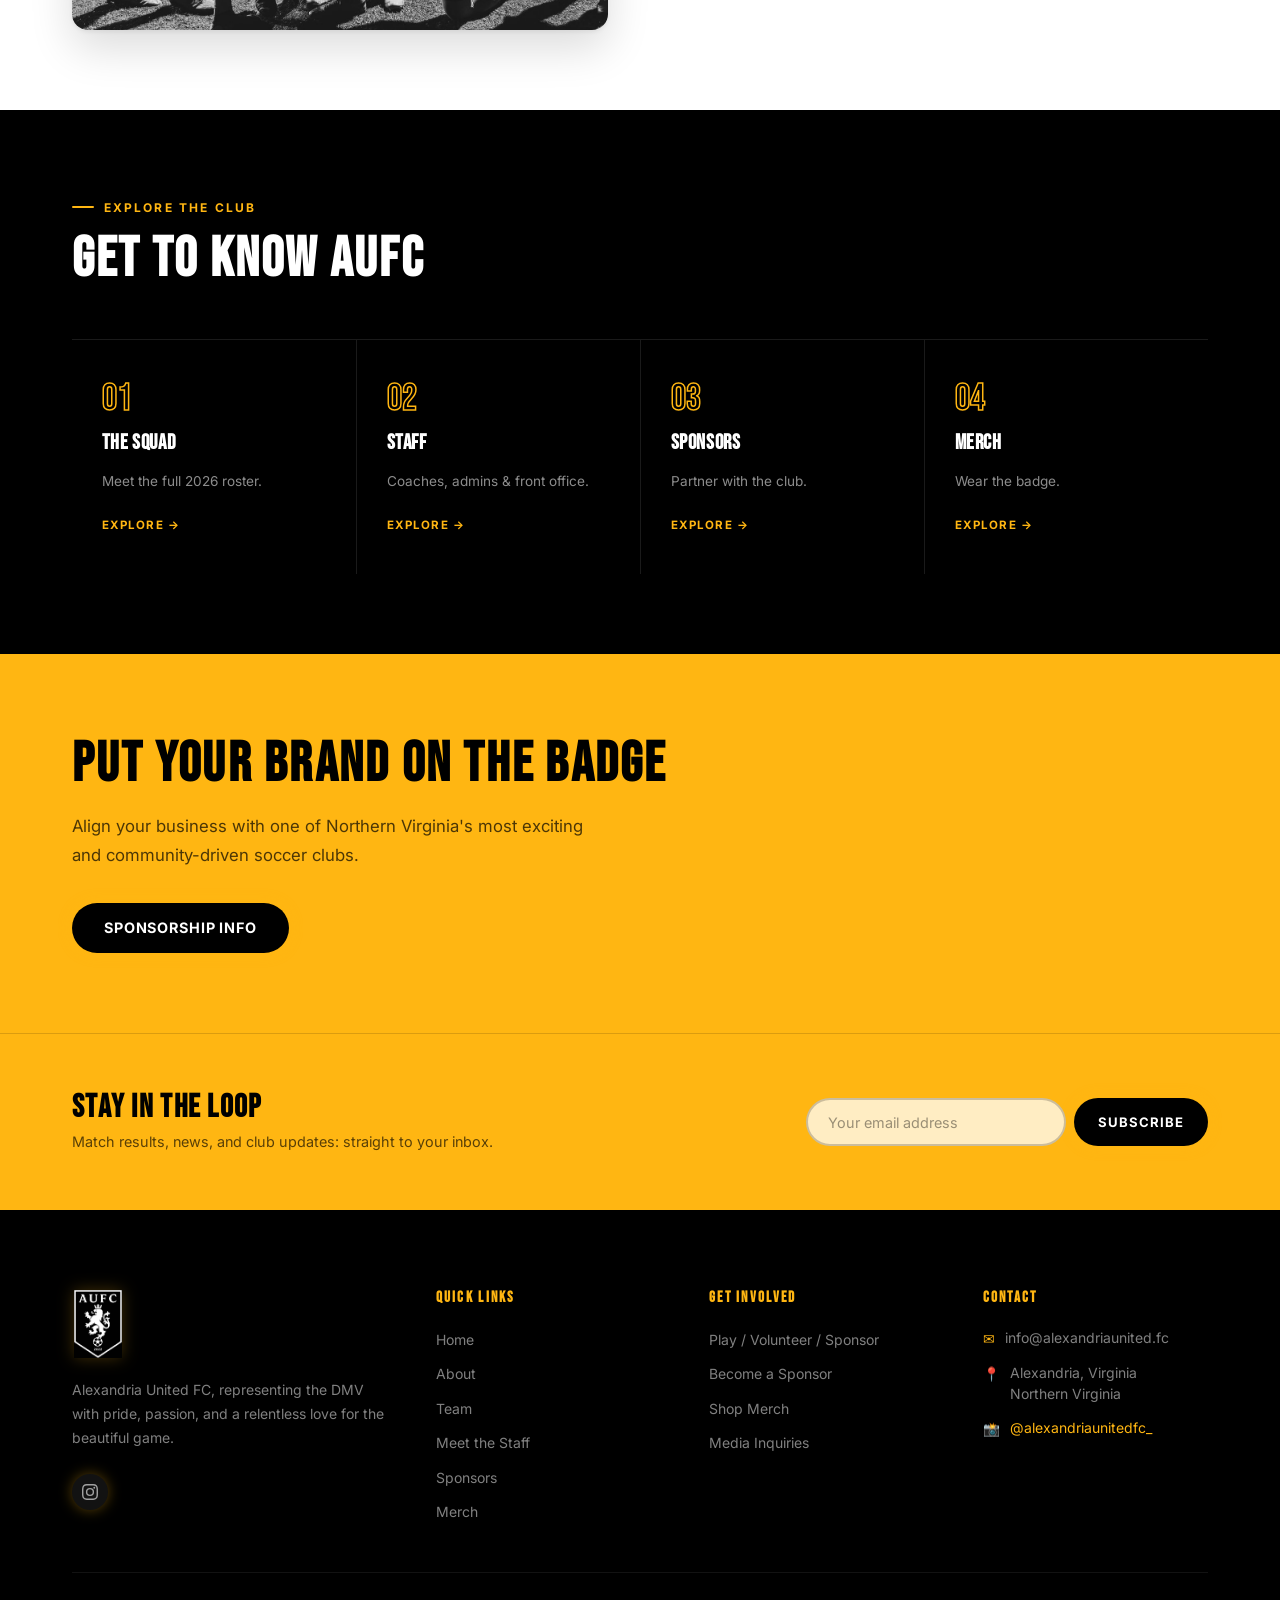
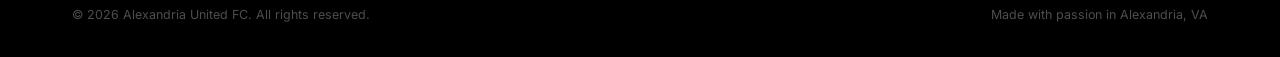
==== commit 7c2d8fd9: "Update 2026 Fall record to 5-1-3 with 25 goals - Home, Squad and About season stats now match the UP" ====
--- a/index.html
+++ b/index.html
@@ -7,7 +7,7 @@
   <meta name="description" content="Alexandria United FC, a UPSL Premier soccer club representing Alexandria and Northern Virginia with pride, passion, and community.">
   <link rel="icon" type="image/png" href="assets/aufc-crest-color.png">
   <link rel="apple-touch-icon" href="assets/aufc-crest-color.png">
-  <link rel="stylesheet" href="styles.css?v=4">
+  <link rel="stylesheet" href="styles.css?v=5">
   <style>
     /* ── Hero ── */
     .home-hero {
@@ -144,7 +144,7 @@
     .sponsor-cta h2 { color: var(--navy); margin-bottom: 1rem; }
     .sponsor-cta p { color: rgba(0,0,0,0.7); max-width: 520px; margin: 0 0 2rem; font-size: 1.05rem; }
   </style>
-  <link rel="stylesheet" href="mobile.css?v=4">
+  <link rel="stylesheet" href="mobile.css?v=5">
 </head>
 <body>
 
@@ -206,9 +206,9 @@
   <div class="container">
     <div class="season-inner">
       <div class="season-stat"><div class="stat-num">5</div><div class="stat-label">Wins</div></div>
-      <div class="season-stat"><div class="stat-num" style="color:var(--red-light);">0</div><div class="stat-label">Losses</div></div>
-      <div class="season-stat"><div class="stat-num">2</div><div class="stat-label">Draws</div></div>
-      <div class="season-stat"><div class="stat-num">24</div><div class="stat-label">Goals Scored</div></div>
+      <div class="season-stat"><div class="stat-num" style="color:var(--red-light);">1</div><div class="stat-label">Losses</div></div>
+      <div class="season-stat"><div class="stat-num">3</div><div class="stat-label">Draws</div></div>
+      <div class="season-stat"><div class="stat-num">25</div><div class="stat-label">Goals Scored</div></div>
     </div>
     <p class="season-note">2026 Fall record, UPSL Premier, DMV South Conference</p>
   </div>
@@ -348,6 +348,6 @@
   </div>
 </footer>
 
-<script src="js/nav-scroll.js?v=4"></script>
+<script src="js/nav-scroll.js?v=5"></script>
 </body>
 </html>
--- a/styles.css
+++ b/styles.css
@@ -592,6 +592,91 @@
 .photo-banner h2 { color: var(--white); max-width: 560px; }
 .photo-banner p { color: rgba(255,255,255,0.7); max-width: 480px; margin-top: 0.5rem; }
 
+/* ── SEASON BOARD (animated rows + count-up record) ─────── */
+.season-board { background: var(--navy); overflow: hidden; }
+.season-board + .section-dark { border-top: 1px solid rgba(255,182,18,0.18); }
+.season-board .section-header h2 { color: var(--white); }
+.season-board .section-header p { color: rgba(255,255,255,0.55); }
+
+.board-record {
+  display: grid;
+  grid-template-columns: repeat(4, 1fr);
+  gap: 1rem;
+  margin-bottom: 3rem;
+  padding: 1.5rem 0;
+  border-top: 1px solid rgba(255,182,18,0.25);
+  border-bottom: 1px solid rgba(255,182,18,0.25);
+}
+.record-item { display: flex; flex-direction: column; gap: 0.35rem; }
+.record-num {
+  font-family: 'Bebas Neue', sans-serif;
+  font-size: clamp(2.6rem, 6vw, 4.5rem);
+  line-height: 1;
+  color: var(--gold);
+  text-shadow: 0 0 24px rgba(255,182,18,0.35);
+  font-variant-numeric: tabular-nums;
+}
+.record-num.loss { color: var(--red-light); text-shadow: 0 0 24px rgba(224,20,56,0.35); }
+.record-label { font-size: 0.7rem; font-weight: 700; letter-spacing: 0.16em; text-transform: uppercase; color: rgba(255,255,255,0.5); }
+
+.board { border-bottom: 1px solid rgba(255,255,255,0.12); }
+.board-row {
+  position: relative;
+  display: grid;
+  grid-template-columns: 56px 180px 1fr;
+  align-items: center;
+  gap: 1rem;
+  padding: 1.6rem 0;
+  border-top: 1px solid rgba(255,255,255,0.12);
+  cursor: default;
+}
+.board-row::before {
+  content: '';
+  position: absolute;
+  top: -1px; left: 0;
+  height: 2px; width: 100%;
+  background: linear-gradient(90deg, var(--gold), var(--gold-light) 60%, transparent);
+  box-shadow: 0 0 12px rgba(255,182,18,0.6);
+  transform: scaleX(0);
+  transform-origin: left;
+  transition: transform 1.1s cubic-bezier(.2,.7,.2,1);
+}
+.board-row.in::before, .board-row:hover::before { transform: scaleX(1); }
+.board-idx { font-family: 'Bebas Neue', sans-serif; font-size: 1.1rem; color: var(--gold); letter-spacing: 0.08em; }
+.board-label { font-size: 0.72rem; font-weight: 700; letter-spacing: 0.18em; text-transform: uppercase; color: rgba(255,255,255,0.5); }
+.board-value {
+  justify-self: end;
+  font-family: 'Bebas Neue', sans-serif;
+  font-size: clamp(2.4rem, 7vw, 5.75rem);
+  line-height: 0.95;
+  letter-spacing: 0.02em;
+  text-transform: uppercase;
+  text-align: right;
+  color: transparent;
+  -webkit-text-stroke: 1.5px rgba(255,255,255,0.85);
+  transition: color 0.9s ease 0.35s, text-shadow 0.4s ease, -webkit-text-stroke-color 0.4s ease;
+}
+.board-row.in .board-value { color: var(--white); }
+.board-row:hover .board-value {
+  color: var(--gold);
+  -webkit-text-stroke-color: var(--gold);
+  text-shadow: 0 0 18px rgba(255,182,18,0.55), 0 0 40px rgba(255,182,18,0.25);
+  transition-delay: 0s;
+}
+
+/* Scroll-in reveal (only when JS is running and motion is allowed) */
+.js .reveal { opacity: 0; transform: translateX(-40px); transition: opacity 0.7s ease, transform 0.8s cubic-bezier(.2,.7,.2,1); }
+.js .reveal.in { opacity: 1; transform: none; }
+.js .board-row.reveal:nth-child(2) { transition-delay: 0.12s; }
+.js .board-row.reveal:nth-child(3) { transition-delay: 0.24s; }
+
+@media (max-width: 640px) {
+  .board-record { grid-template-columns: repeat(4, 1fr); gap: 0.25rem; margin-bottom: 2rem; padding: 1.1rem 0; }
+  .record-label { font-size: 0.56rem; letter-spacing: 0.1em; }
+  .board-row { grid-template-columns: 30px 1fr; row-gap: 0.35rem; padding: 1.25rem 0; }
+  .board-value { grid-column: 1 / -1; justify-self: start; text-align: left; font-size: 3rem; }
+}
+
 /* ── GLOW ON EVERYTHING CLICKABLE ───────────────────────── */
 :root {
   --glow-soft:   0 0 14px rgba(255,182,18,0.35);
@@ -668,5 +753,8 @@
 @media (prefers-reduced-motion: reduce) {
   html { scroll-behavior: auto; }
   .ticker-track { animation: none; }
+  .js .reveal { opacity: 1; transform: none; transition: none; }
+  .board-row::before { transform: scaleX(1); transition: none; }
+  .board-value { color: var(--white); transition: none; }
   .nav-cta { animation: none; }
 }
--- a/mobile.css
+++ b/mobile.css
@@ -50,7 +50,7 @@
   .btn { padding: 0.8rem 1.4rem; font-size: 0.8rem; border-radius: 999px; }
 
   /* ── Cards: shared look ────────────────────────────────── */
-  .comp-card, .contact-card, .product-card,
+  .contact-card, .product-card,
   .player-card, .staff-card, .scorer-card {
     border-radius: 16px;
     box-shadow: 0 1px 2px rgba(0,0,0,0.05), 0 6px 18px rgba(0,0,0,0.06);
@@ -96,30 +96,6 @@
   .mission-section { text-align: left; padding: 3.5rem 0; }
   .mission-section h2 { font-size: 2rem; }
   .mission-section p { margin: 1rem 0 0; }
-
-  /* Season facts: one card, label/value rows */
-  .comp-section { padding: 3rem 0; }
-  .comp-inner {
-    gap: 0;
-    background: var(--white);
-    border-radius: 16px;
-    border: 1px solid rgba(0,0,0,0.05);
-    box-shadow: 0 1px 2px rgba(0,0,0,0.05), 0 6px 18px rgba(0,0,0,0.06);
-    overflow: hidden;
-  }
-  .comp-card {
-    display: flex;
-    align-items: center;
-    justify-content: space-between;
-    padding: 1rem 1.15rem;
-    border: none;
-    border-radius: 0;
-    box-shadow: none;
-    text-align: left;
-  }
-  .comp-card + .comp-card { border-top: 1px solid var(--gray-light); }
-  .comp-card .comp-label { margin: 0; }
-  .comp-card .comp-value { font-size: 1.3rem; }
 
   .section-dark { text-align: left; }
   .section-dark p { margin-left: 0 !important; }
